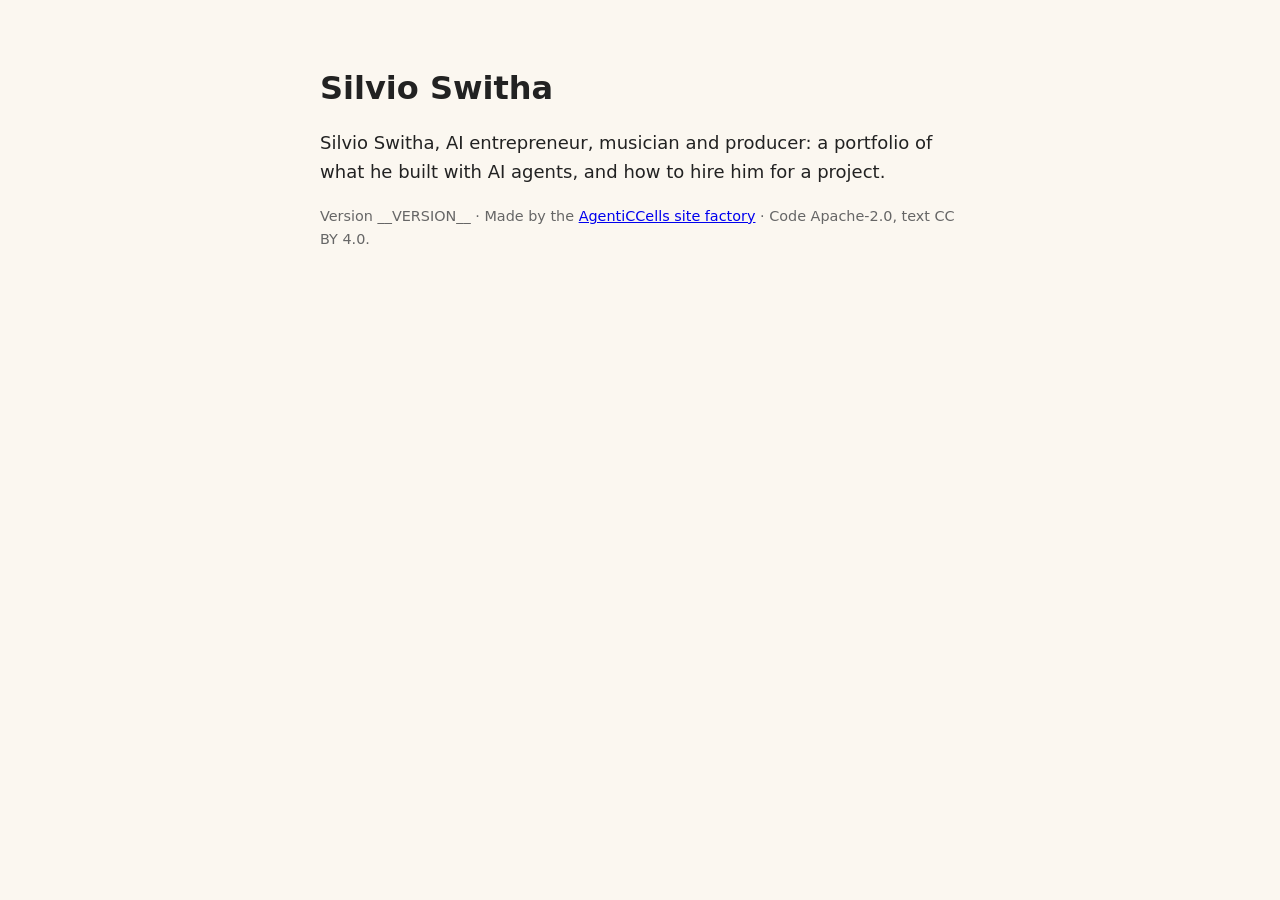
==== src/index.html @ 66c22162 "Seed from AgentiCCells__Site__Template (factory request 2026-11-16__silvio-switha) Agent: factory-ap" ====
<!doctype html>
<html lang="en-GB">
<head>
<meta charset="utf-8">
<meta name="viewport" content="width=device-width,initial-scale=1">
<title>Silvio Switha</title>
<meta name="description" content="Silvio Switha, AI entrepreneur, musician and producer: a portfolio of what he built with AI agents, and how to hire him for a project.">
<style>body{margin:0;font:18px/1.6 system-ui,-apple-system,"Segoe UI",sans-serif;background:#fbf7f0;color:#222}main{max-width:40rem;margin:0 auto;padding:3rem 1rem}h1{font-size:2rem;line-height:1.2}.muted{color:#666;font-size:.9rem}@media(prefers-color-scheme:dark){body{background:#17140f;color:#eee}.muted{color:#aaa}}</style>
</head>
<body>
<main>
<h1>Silvio Switha</h1>
<p>Silvio Switha, AI entrepreneur, musician and producer: a portfolio of what he built with AI agents, and how to hire him for a project.</p>
<p class="muted">Version __VERSION__ · Made by the <a href="https://github.com/AgentiCCells/AgentiCCells__Site__Factory">AgentiCCells site factory</a> · Code Apache-2.0, text CC BY 4.0.</p>
</main>
</body>
</html>
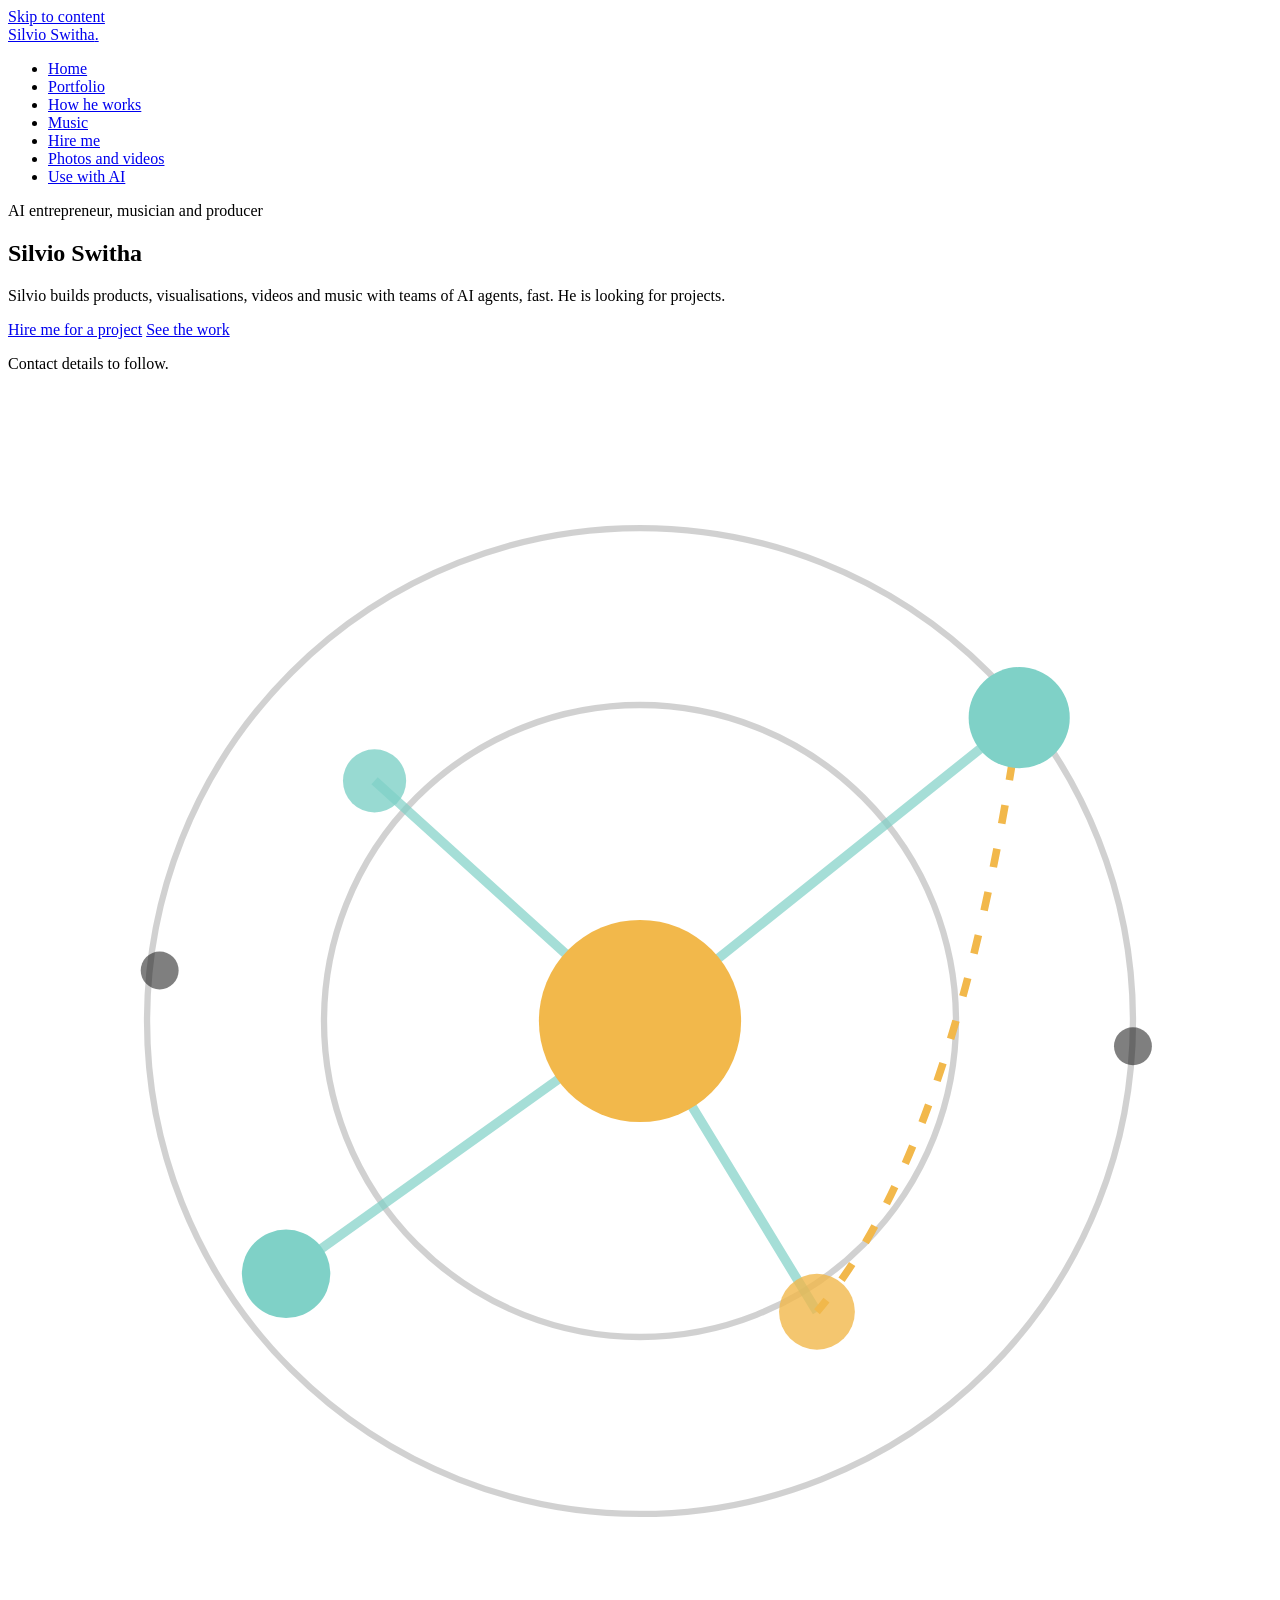
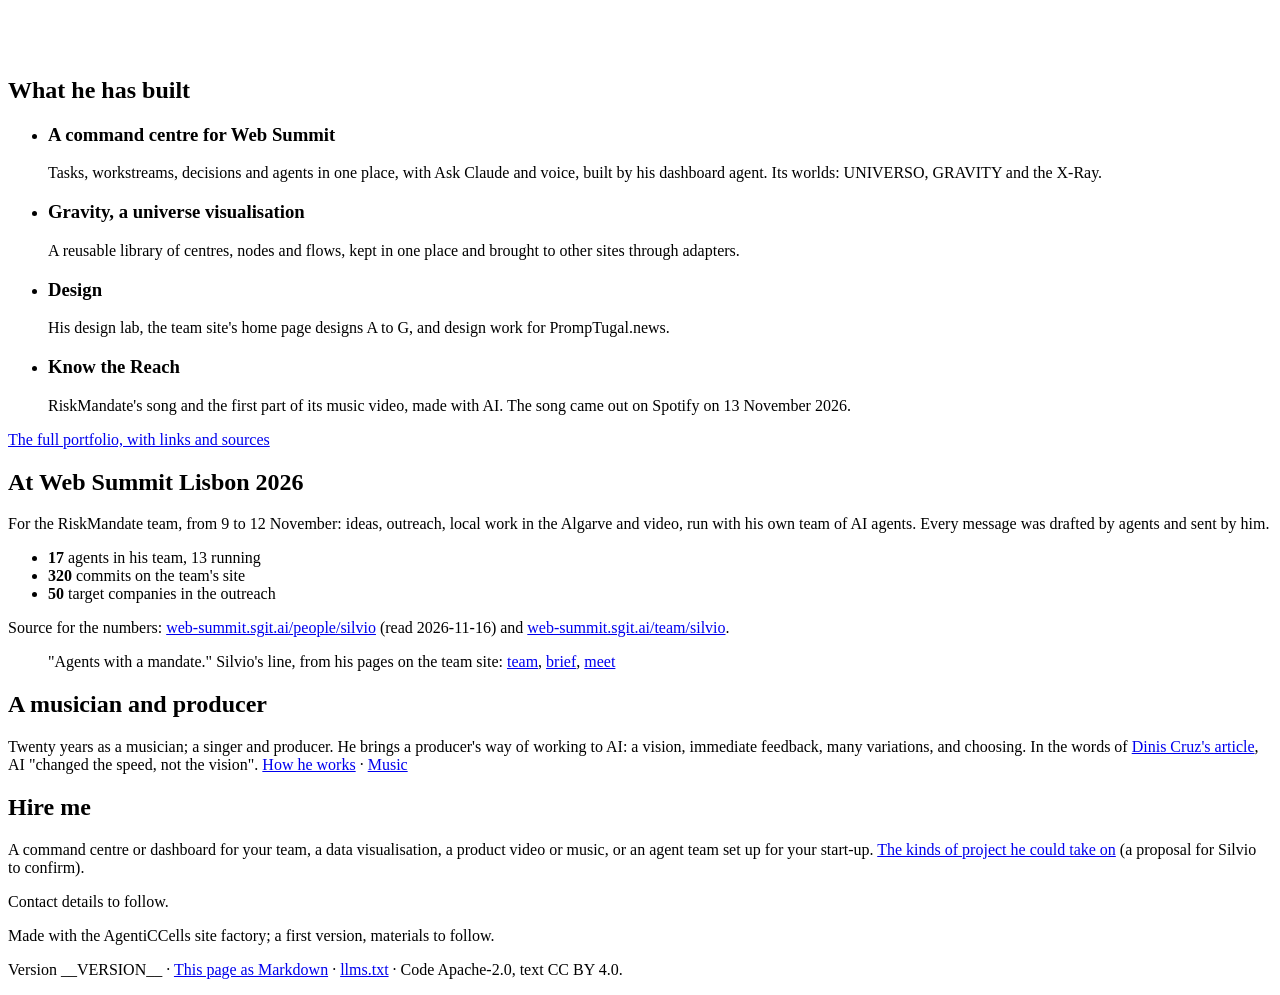
==== commit 60b057c7: "First version of the site, written by Claude Code from the factory brief Request: requests/2026-11-1" ====
--- a/src/index.html
+++ b/src/index.html
@@ -3,15 +3,85 @@
 <head>
 <meta charset="utf-8">
 <meta name="viewport" content="width=device-width,initial-scale=1">
-<title>Silvio Switha</title>
-<meta name="description" content="Silvio Switha, AI entrepreneur, musician and producer: a portfolio of what he built with AI agents, and how to hire him for a project.">
-<style>body{margin:0;font:18px/1.6 system-ui,-apple-system,"Segoe UI",sans-serif;background:#fbf7f0;color:#222}main{max-width:40rem;margin:0 auto;padding:3rem 1rem}h1{font-size:2rem;line-height:1.2}.muted{color:#666;font-size:.9rem}@media(prefers-color-scheme:dark){body{background:#17140f;color:#eee}.muted{color:#aaa}}</style>
+<title>Silvio Switha: AI entrepreneur, musician and producer</title>
+<meta name="description" content="Silvio Switha, AI entrepreneur, musician and producer: he builds products, visualisations, videos and music with teams of AI agents, and is looking for projects.">
+<link rel="stylesheet" href="/style.css">
+<link rel="alternate" type="text/markdown" href="/index.md">
 </head>
 <body>
-<main>
+<a class="skip" href="#main">Skip to content</a>
+<header class="site"><div class="inner">
+<a class="brand" href="/">Silvio Switha<span class="dot">.</span></a>
+<nav aria-label="Main"><ul>
+<li><a href="/" aria-current="page">Home</a></li>
+<li><a href="/portfolio/">Portfolio</a></li>
+<li><a href="/how-he-works/">How he works</a></li>
+<li><a href="/music/">Music</a></li>
+<li><a href="/hire/">Hire me</a></li>
+<li><a href="/photos-and-videos/">Photos and videos</a></li>
+<li><a href="/agents/">Use with AI</a></li>
+</ul></nav>
+</div></header>
+
+<main id="main">
+<section class="hero">
+<div>
+<p class="kicker">AI entrepreneur, musician and producer</p>
 <h1>Silvio Switha</h1>
-<p>Silvio Switha, AI entrepreneur, musician and producer: a portfolio of what he built with AI agents, and how to hire him for a project.</p>
-<p class="muted">Version __VERSION__ · Made by the <a href="https://github.com/AgentiCCells/AgentiCCells__Site__Factory">AgentiCCells site factory</a> · Code Apache-2.0, text CC BY 4.0.</p>
+<p class="lead">Silvio builds products, visualisations, videos and music with teams of AI agents, fast. He is looking for projects.</p>
+<p>
+<a class="button" href="/hire/">Hire me for a project</a>
+<a class="button ghost" href="/portfolio/">See the work</a>
+</p>
+<p class="muted small">Contact details to follow.</p>
+</div>
+<svg viewBox="0 0 200 200" role="img" aria-labelledby="orbit-title">
+<title id="orbit-title">A drawing of a small universe: a centre with nodes in orbit and flows between them</title>
+<circle cx="100" cy="100" r="78" fill="none" stroke="currentColor" stroke-opacity=".18"/>
+<circle cx="100" cy="100" r="50" fill="none" stroke="currentColor" stroke-opacity=".18"/>
+<path d="M100 100 L160 52 M100 100 L44 140 M100 100 L128 146 M100 100 L58 62" stroke="#7fd1c7" stroke-width="1.5" stroke-opacity=".7"/>
+<path d="M160 52 Q150 120 128 146" fill="none" stroke="#f2b84b" stroke-width="1.2" stroke-dasharray="3 4"/>
+<circle cx="100" cy="100" r="16" fill="#f2b84b"/>
+<circle cx="160" cy="52" r="8" fill="#7fd1c7"/>
+<circle cx="44" cy="140" r="7" fill="#7fd1c7"/>
+<circle cx="128" cy="146" r="6" fill="#f2b84b" fill-opacity=".8"/>
+<circle cx="58" cy="62" r="5" fill="#7fd1c7" fill-opacity=".8"/>
+<circle cx="178" cy="104" r="3" fill="currentColor" fill-opacity=".5"/>
+<circle cx="24" cy="92" r="3" fill="currentColor" fill-opacity=".5"/>
+</svg>
+</section>
+
+<h2>What he has built</h2>
+<ul class="cards">
+<li class="card"><h3>A command centre for Web Summit</h3><p>Tasks, workstreams, decisions and agents in one place, with Ask Claude and voice, built by his dashboard agent. Its worlds: UNIVERSO, GRAVITY and the X-Ray.</p></li>
+<li class="card"><h3>Gravity, a universe visualisation</h3><p>A reusable library of centres, nodes and flows, kept in one place and brought to other sites through adapters.</p></li>
+<li class="card"><h3>Design</h3><p>His design lab, the team site's home page designs A to G, and design work for PrompTugal.news.</p></li>
+<li class="card"><h3>Know the Reach</h3><p>RiskMandate's song and the first part of its music video, made with AI. The song came out on Spotify on 13 November 2026.</p></li>
+</ul>
+<p><a href="/portfolio/">The full portfolio, with links and sources</a></p>
+
+<h2>At Web Summit Lisbon 2026</h2>
+<p>For the RiskMandate team, from 9 to 12 November: ideas, outreach, local work in the Algarve and video, run with his own team of AI agents. Every message was drafted by agents and sent by him.</p>
+<ul class="facts">
+<li><strong>17</strong> agents in his team, 13 running</li>
+<li><strong>320</strong> commits on the team's site</li>
+<li><strong>50</strong> target companies in the outreach</li>
+</ul>
+<p class="muted small">Source for the numbers: <a href="https://web-summit.sgit.ai/people/silvio/index.md">web-summit.sgit.ai/people/silvio</a> (read 2026-11-16) and <a href="https://web-summit.sgit.ai/team/silvio/index.md">web-summit.sgit.ai/team/silvio</a>.</p>
+
+<blockquote>"Agents with a mandate." <span class="muted small">Silvio's line, from his pages on the team site: <a href="https://web-summit.sgit.ai/team/silvio/index.md">team</a>, <a href="https://web-summit.sgit.ai/brief-silvio/index.md">brief</a>, <a href="https://web-summit.sgit.ai/meet/silvio/index.md">meet</a></span></blockquote>
+
+<h2>A musician and producer</h2>
+<p>Twenty years as a musician; a singer and producer. He brings a producer's way of working to AI: a vision, immediate feedback, many variations, and choosing. In the words of <a href="https://newsroom.sgit.ai/articles/every-hour-is-twenty-years.md">Dinis Cruz's article</a>, AI "changed the speed, not the vision". <a href="/how-he-works/">How he works</a> · <a href="/music/">Music</a></p>
+
+<h2>Hire me</h2>
+<p>A command centre or dashboard for your team, a data visualisation, a product video or music, or an agent team set up for your start-up. <a href="/hire/">The kinds of project he could take on</a> (a proposal for Silvio to confirm).</p>
+<p class="placeholder">Contact details to follow.</p>
 </main>
+
+<footer class="site"><div class="inner">
+<p>Made with the AgentiCCells site factory; a first version, materials to follow.</p>
+<p>Version __VERSION__ · <a href="/index.md">This page as Markdown</a> · <a href="/llms.txt">llms.txt</a> · Code Apache-2.0, text CC BY 4.0.</p>
+</div></footer>
 </body>
 </html>
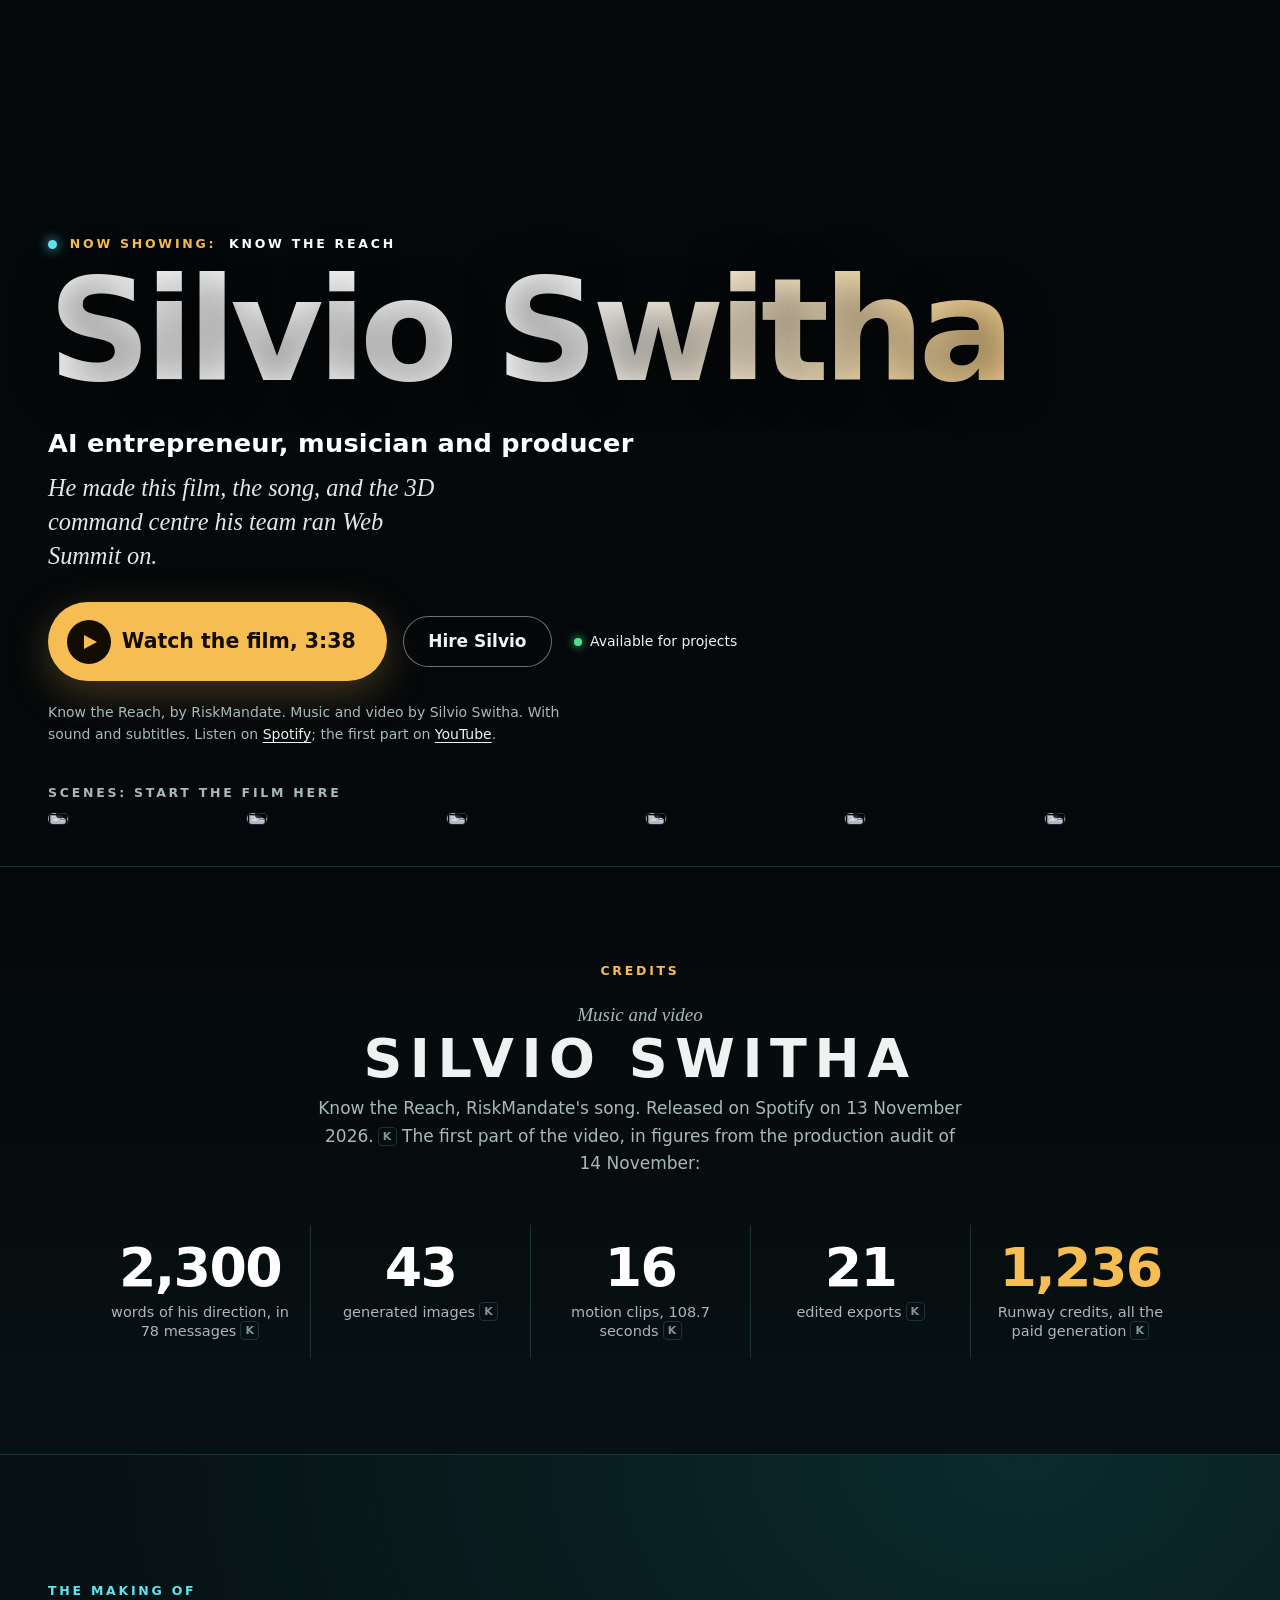
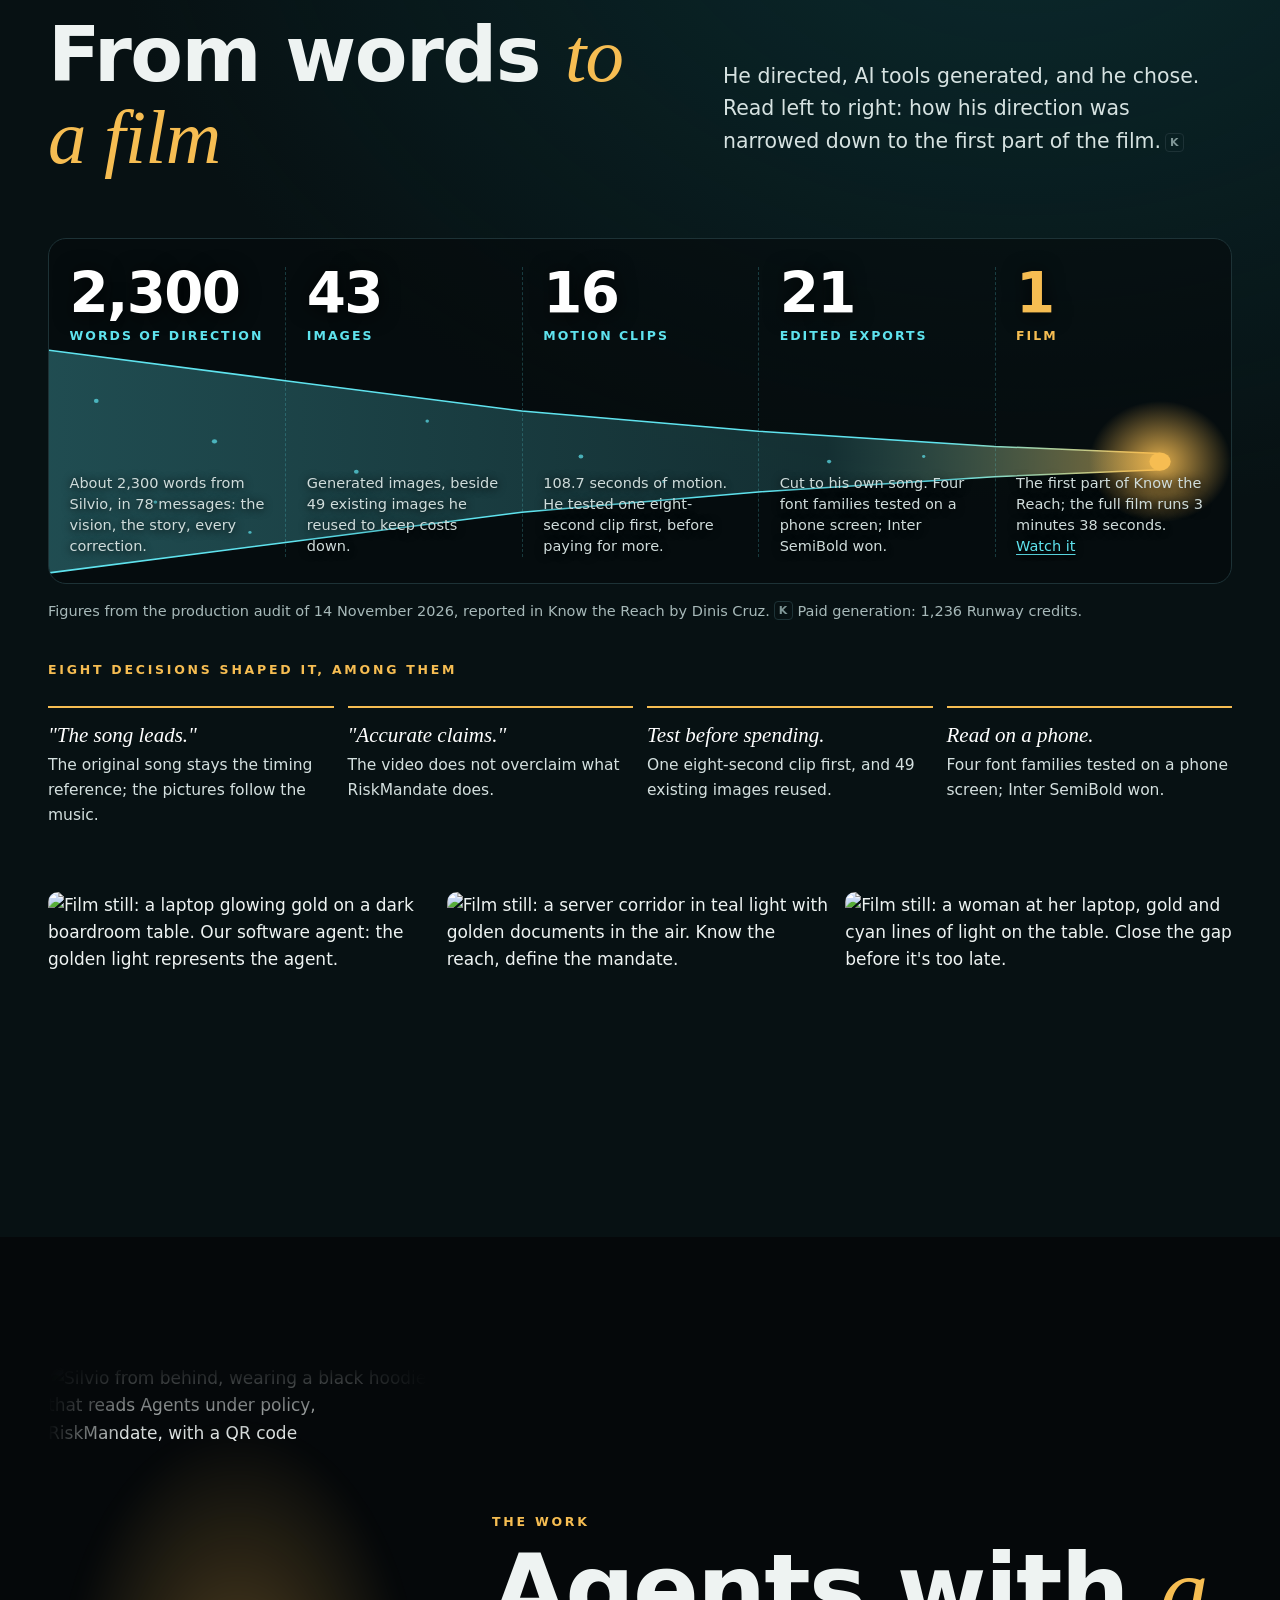
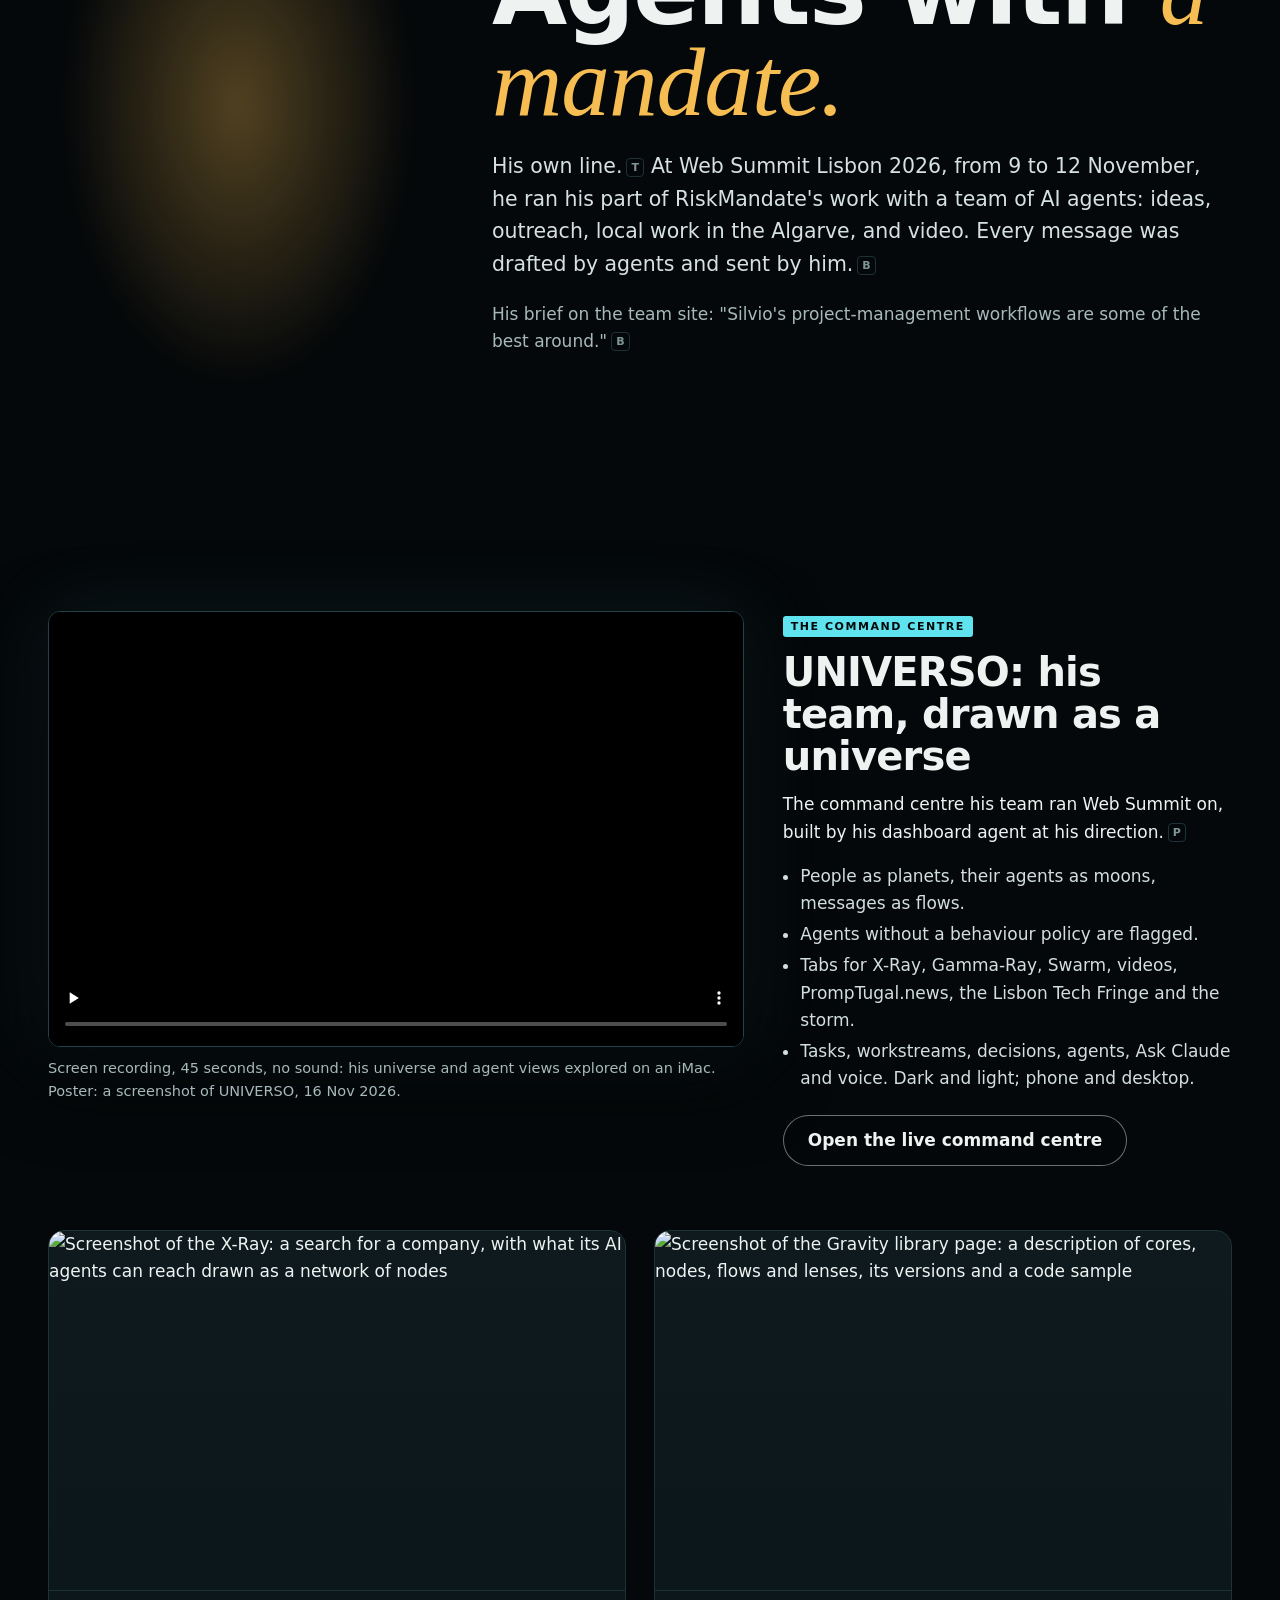
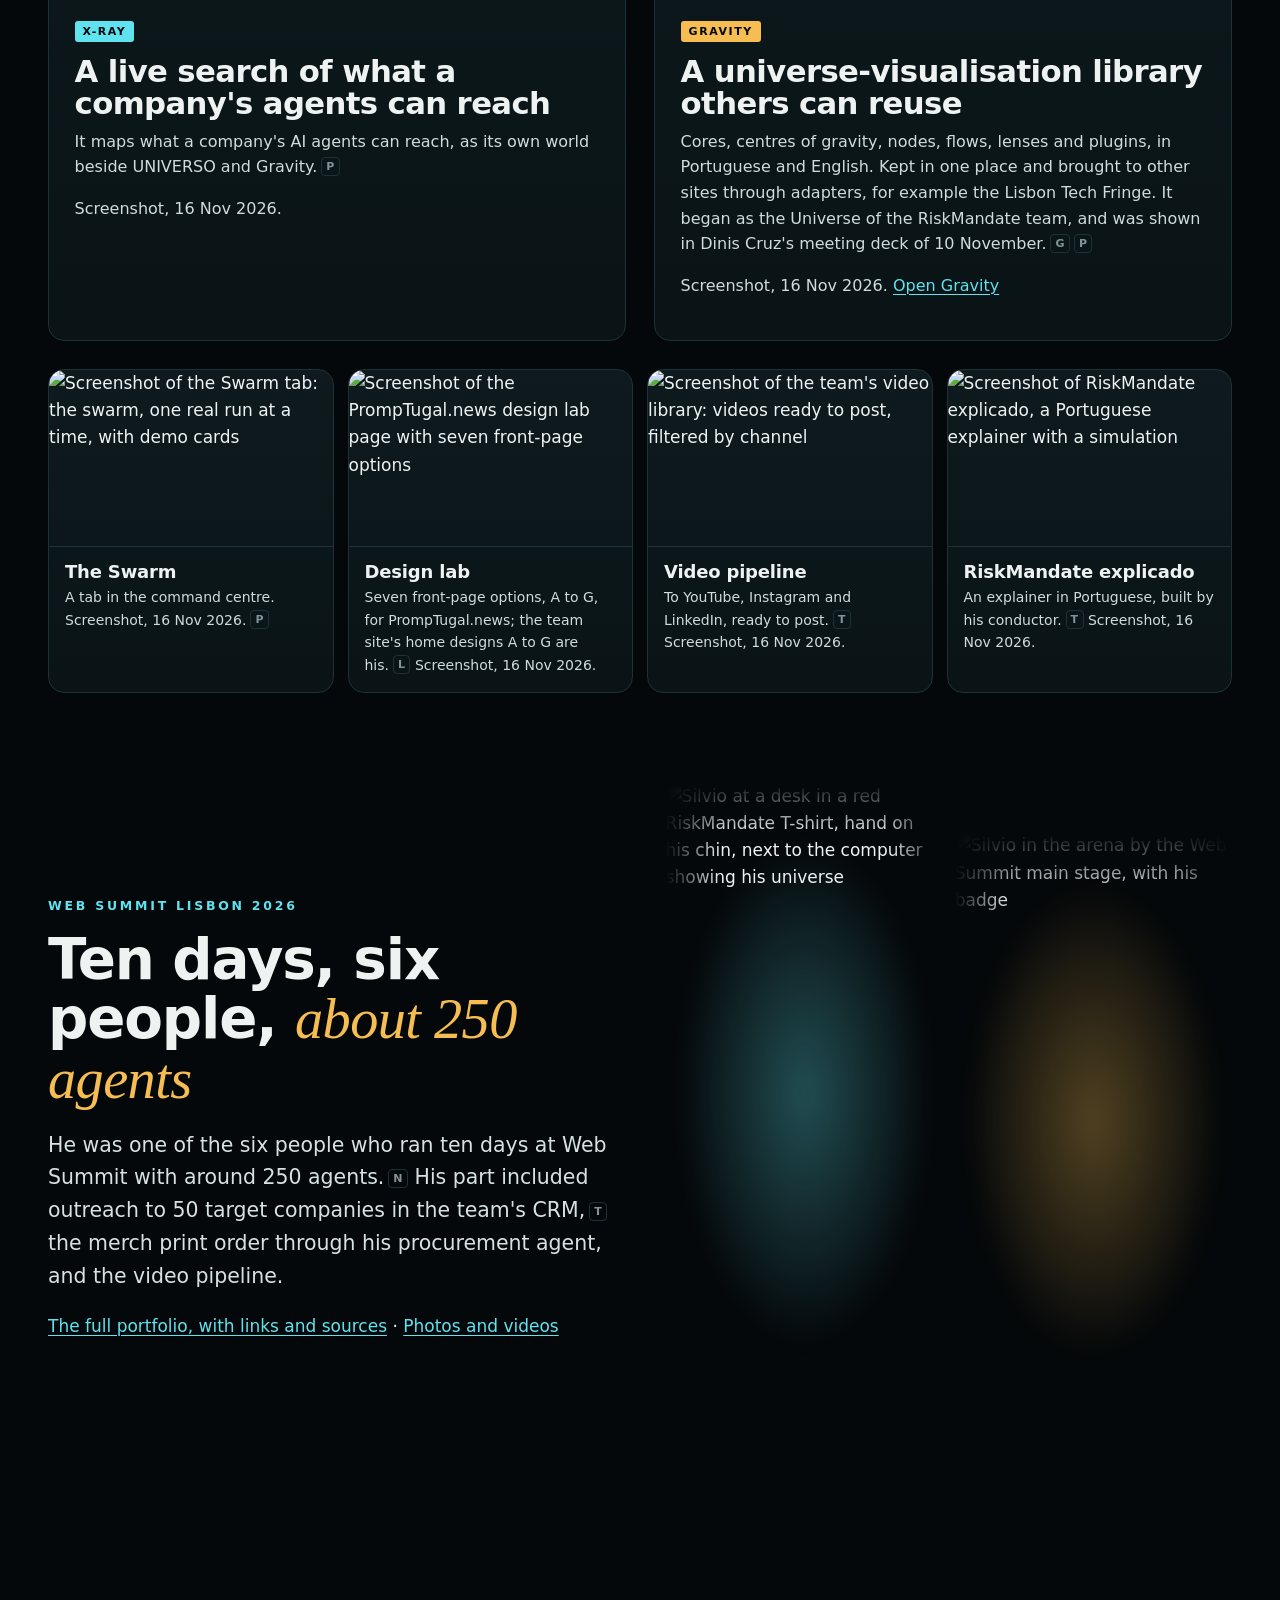
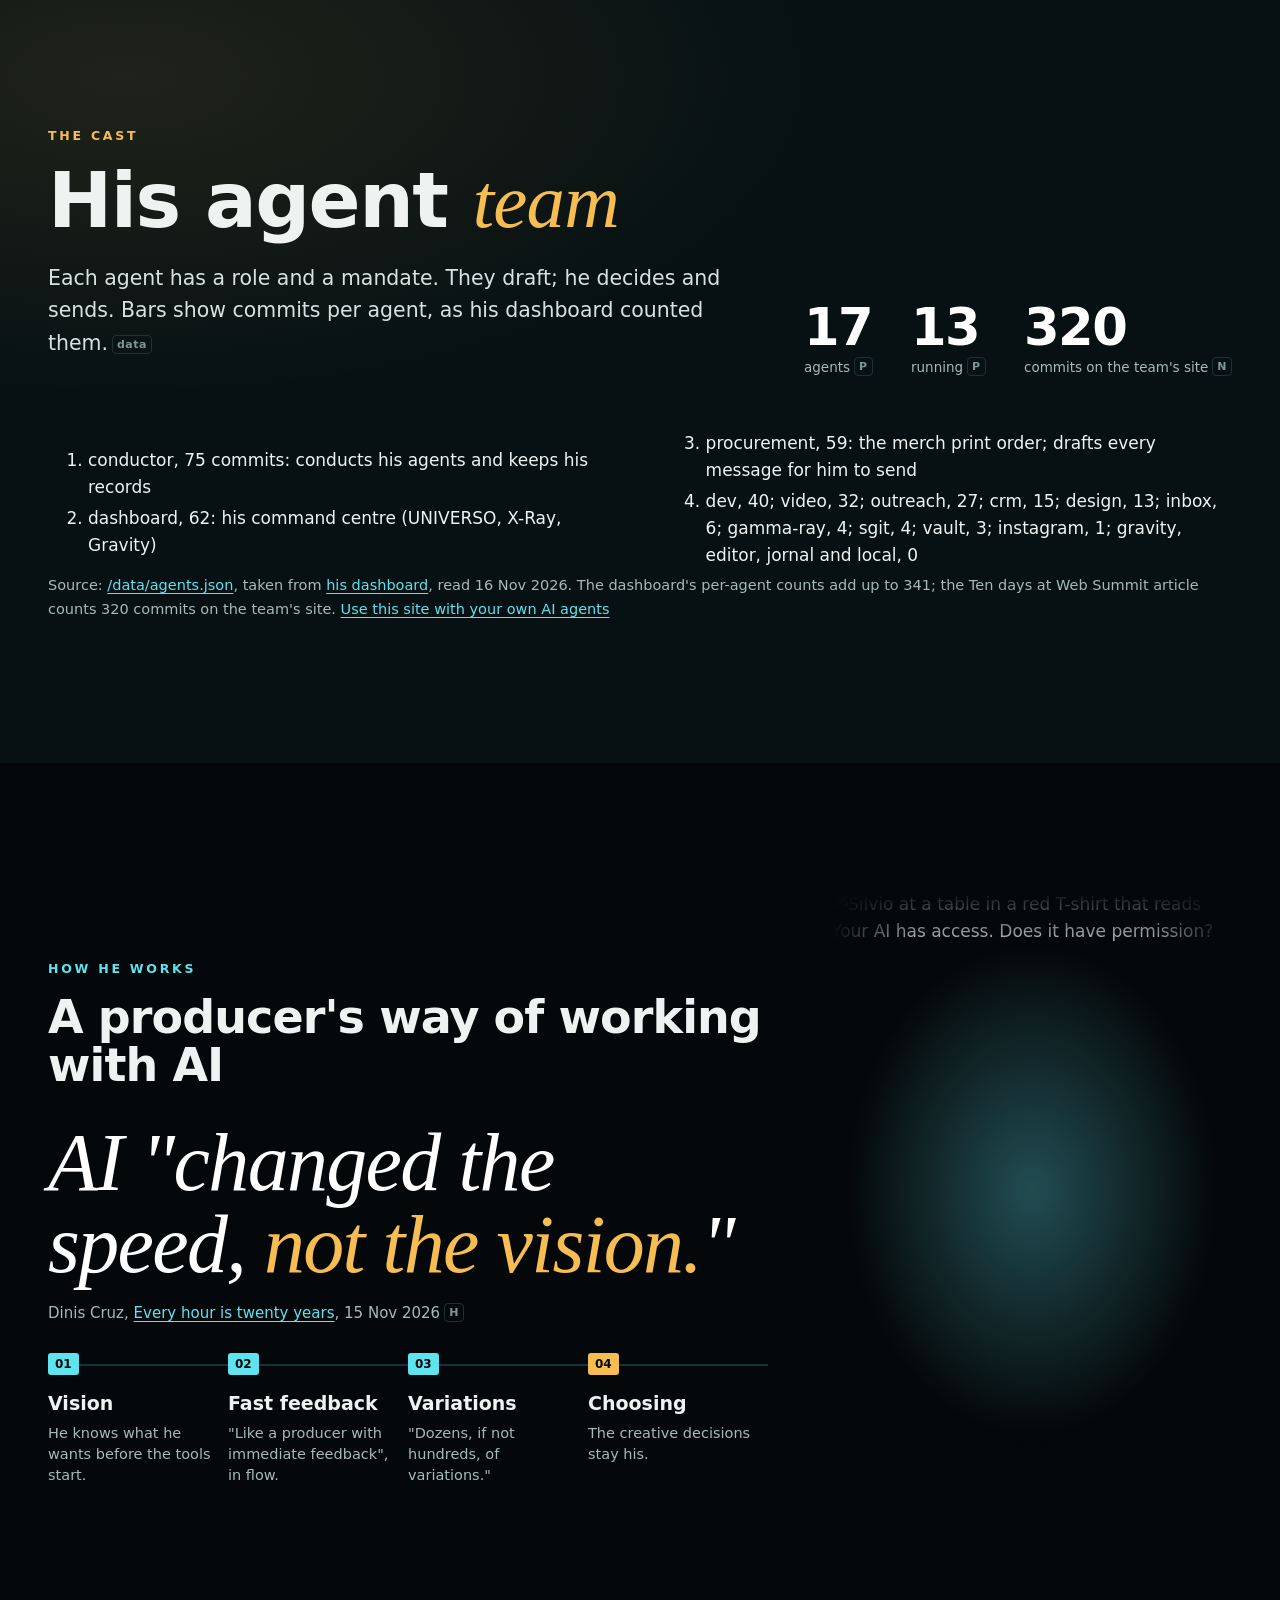
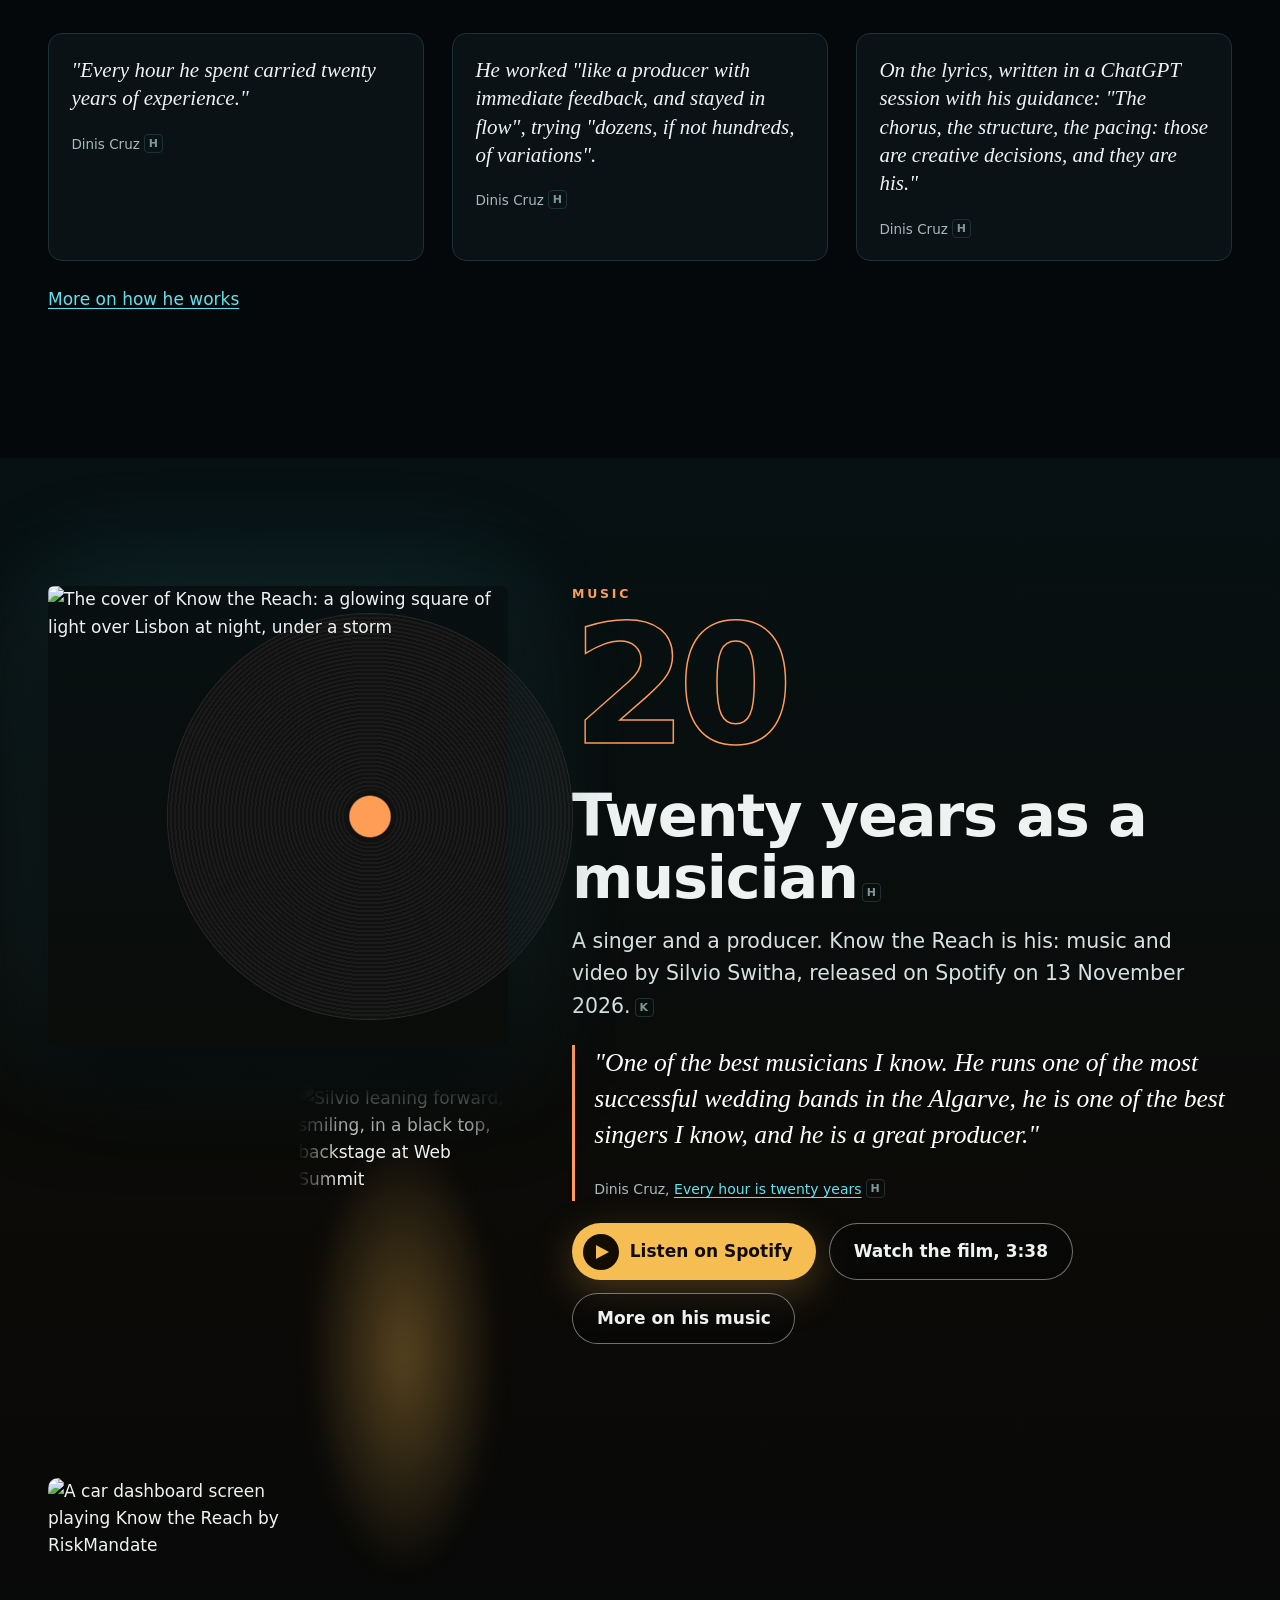
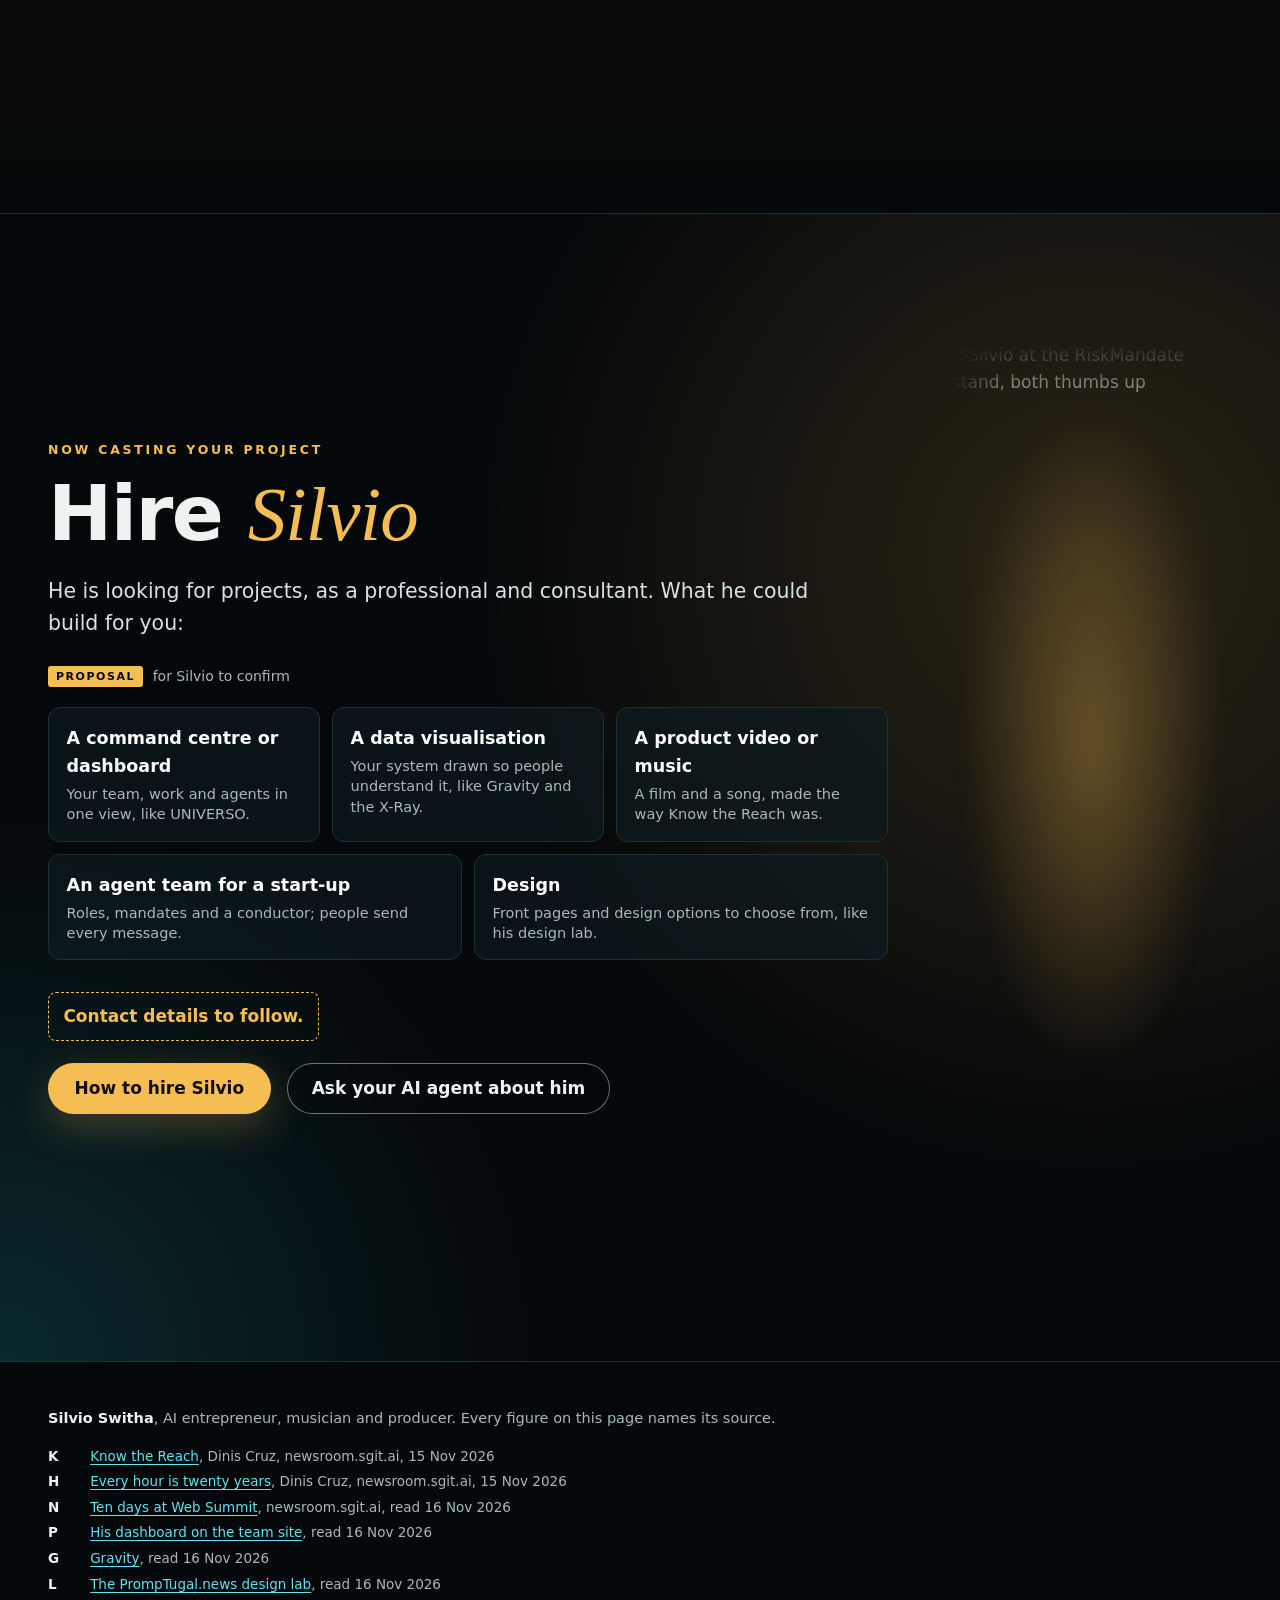
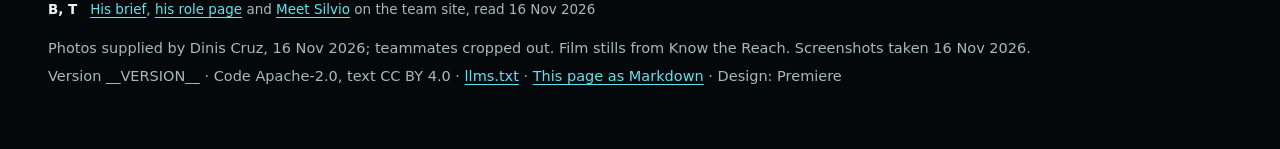
==== commit bfb6f8c2: "Premiere: the new home page, the film first Built by design.premiere@AgentiCCells.dinis from the sha" ====
--- a/src/index.html
+++ b/src/index.html
@@ -4,84 +4,657 @@
 <meta charset="utf-8">
 <meta name="viewport" content="width=device-width,initial-scale=1">
 <title>Silvio Switha: AI entrepreneur, musician and producer</title>
-<meta name="description" content="Silvio Switha, AI entrepreneur, musician and producer: he builds products, visualisations, videos and music with teams of AI agents, and is looking for projects.">
-<link rel="stylesheet" href="/style.css">
+<meta name="description" content="Silvio Switha, AI entrepreneur, musician and producer. He made the film Know the Reach, its song, and the 3D command centre his team ran Web Summit on. He is looking for projects.">
+<meta name="theme-color" content="#05080a">
 <link rel="alternate" type="text/markdown" href="/index.md">
+<link rel="stylesheet" href="/assets/chrome.css">
+<script src="/assets/chrome.js" data-slug="premiere" defer></script>
+<!-- Design "Premiere" by design.premiere@AgentiCCells.dinis, 2026-11-16. Code Apache-2.0, text CC BY 4.0. -->
+<style>
+:root{
+  --ink:#05080a;--ink2:#0a1215;--panel:#0e1a1e;--line:#1d3236;
+  --text:#eef3f2;--muted:#a7b9b9;--dim:#7f9696;
+  --teal:#0f4a4f;--cyan:#5fe3ee;--gold:#f6bd52;--amber:#ff9d57;
+  --sans:system-ui,-apple-system,"Segoe UI",Roboto,"Helvetica Neue",Arial,sans-serif;
+  --serif:Georgia,"Iowan Old Style","Times New Roman",serif;
+  --wrap:min(1200px,100% - 2*clamp(16px,4vw,48px));
+}
+*{box-sizing:border-box}
+html{scroll-behavior:smooth;-webkit-text-size-adjust:100%}
+body{margin:0;background:var(--ink);color:var(--text);font:17px/1.6 var(--sans);overflow-x:hidden}
+img,video,svg{max-width:100%;display:block}
+img{height:auto}
+a{color:var(--cyan);text-underline-offset:3px;text-decoration-thickness:1px}
+a:hover{color:#fff}
+:focus-visible{outline:3px solid var(--gold);outline-offset:3px;border-radius:4px}
+h1,h2,h3{line-height:1.05;margin:0;font-weight:800;letter-spacing:-.02em}
+p{margin:0 0 1em}
+.wrap{width:var(--wrap);margin-inline:auto}
+.skip{position:absolute;left:-999px;top:0;background:var(--gold);color:#000;padding:.6rem 1rem;z-index:3000}
+.skip:focus{left:16px;top:16px}
+.eyebrow{font:700 12.5px/1.3 var(--sans);letter-spacing:.22em;text-transform:uppercase;color:var(--gold);margin:0 0 1rem}
+.eyebrow.c{color:var(--cyan)}
+.src{font:600 11px/1 var(--sans);letter-spacing:.04em;color:var(--dim);text-decoration:none;border:1px solid var(--line);border-radius:4px;padding:2px 4px;margin-left:4px;white-space:nowrap;vertical-align:2px}
+.src:hover{color:var(--gold);border-color:var(--gold)}
+.lead{font-size:clamp(18px,1.6vw,21px);color:#d6e2e1;max-width:62ch}
+.muted{color:var(--muted)}
+.small{font-size:14.5px}
+.tag{display:inline-block;font:700 11px/1 var(--sans);letter-spacing:.14em;text-transform:uppercase;color:var(--ink);background:var(--gold);padding:5px 8px;border-radius:3px}
+.tag.c{background:var(--cyan)}
+section{position:relative}
+.sec{padding:clamp(72px,10vw,140px) 0}
+.h2{font-size:clamp(38px,6vw,84px)}
+.h2 em{font-family:var(--serif);font-weight:400;font-style:italic;letter-spacing:-.01em;color:var(--gold)}
+
+/* Buttons */
+.btn{display:inline-flex;align-items:center;gap:.7rem;font:700 17px/1 var(--sans);text-decoration:none;border-radius:999px;padding:1rem 1.5rem;border:1.5px solid transparent;cursor:pointer;transition:transform .15s,background .15s,box-shadow .15s}
+.btn-play{background:var(--gold);color:#120c02;font-size:clamp(18px,1.6vw,21px);padding:1.05rem 1.9rem 1.05rem 1.1rem;box-shadow:0 12px 40px rgba(246,189,82,.25)}
+.btn-play:hover{color:#120c02;transform:translateY(-2px);box-shadow:0 0 0 8px rgba(246,189,82,.16),0 16px 50px rgba(246,189,82,.35)}
+.btn-play .pi{width:44px;height:44px;border-radius:50%;background:#120c02;display:grid;place-items:center;flex:none}
+.btn-play .pi svg{width:16px;height:16px;fill:var(--gold);margin-left:3px}
+.btn-ghost{color:var(--text);border-color:rgba(238,243,242,.45);background:rgba(5,8,10,.35);backdrop-filter:blur(6px)}
+.btn-ghost:hover{border-color:var(--text);color:#fff}
+
+/* Hero */
+.hero{position:relative;min-height:calc(100svh - 34px);max-height:980px;display:flex;flex-direction:column;justify-content:flex-end;overflow:hidden;isolation:isolate}
+.hero-media{position:absolute;inset:0;z-index:-2}
+.hero-media video{width:100%;height:100%;object-fit:cover}
+.hero::before{content:"";position:absolute;inset:0;z-index:-1;background:
+  linear-gradient(90deg,rgba(5,8,10,.92) 0%,rgba(5,8,10,.72) 38%,rgba(5,8,10,.18) 70%,rgba(5,8,10,.35) 100%),
+  linear-gradient(0deg,var(--ink) 0%,rgba(5,8,10,.9) 30%,rgba(5,8,10,.35) 55%,rgba(5,8,10,0) 72%),
+  linear-gradient(180deg,rgba(5,8,10,.6) 0%,rgba(5,8,10,0) 18%)}
+.hero-in{padding:clamp(48px,9vh,110px) 0 28px}
+.hero .eyebrow{display:flex;gap:.8rem;align-items:center;flex-wrap:wrap}
+.hero .eyebrow .dotlive{width:9px;height:9px;border-radius:50%;background:var(--cyan);box-shadow:0 0 12px var(--cyan)}
+.hero h1{font-size:clamp(58px,11.2vw,168px);letter-spacing:-.045em;line-height:.86;margin:0 0 .25em;text-shadow:0 4px 40px rgba(0,0,0,.5)}
+.hero h1 span{display:block;background:linear-gradient(92deg,#fff 0%,#fff 45%,var(--gold) 100%);-webkit-background-clip:text;background-clip:text;color:transparent}
+.hero .role{font:600 clamp(18px,2vw,26px)/1.25 var(--sans);letter-spacing:.01em;margin:0 0 .7rem;color:#fff}
+.hero .line{font:400 italic clamp(19px,1.9vw,25px)/1.4 var(--serif);color:#dfe9e8;max-width:34ch;margin:0 0 1.8rem}
+.hero-cta{display:flex;flex-wrap:wrap;gap:1rem;align-items:center;margin-bottom:1.2rem}
+.credit{font-size:14px;color:var(--muted);max-width:60ch}
+.credit a{color:var(--text)}
+.avail{display:inline-flex;align-items:center;gap:.5rem;font-size:14px;color:var(--text);margin-left:.4rem}
+.avail::before{content:"";width:8px;height:8px;border-radius:50%;background:#53e08d;box-shadow:0 0 10px #53e08d}
+.loop-toggle{position:absolute;right:clamp(16px,3vw,32px);top:clamp(16px,3vw,28px);font:600 13px/1 var(--sans);color:var(--text);background:rgba(5,8,10,.55);border:1px solid rgba(238,243,242,.35);border-radius:999px;padding:.55rem .9rem;cursor:pointer}
+.scenes{padding:0 0 clamp(20px,4vh,40px)}
+.scenes h2{font:700 12.5px/1 var(--sans);letter-spacing:.22em;text-transform:uppercase;color:var(--muted);margin-bottom:.8rem}
+.scenes ol{list-style:none;margin:0;padding:0 0 6px;display:grid;grid-template-columns:repeat(6,minmax(150px,1fr));gap:12px;overflow-x:auto;scrollbar-width:thin}
+.scenes button{all:unset;cursor:pointer;display:block;position:relative;border-radius:8px;overflow:hidden;box-shadow:0 0 0 1px rgba(255,255,255,.12)}
+.scenes button:focus-visible{outline:3px solid var(--gold);outline-offset:-3px}
+.scenes img{aspect-ratio:16/9;object-fit:cover;width:100%;transition:transform .3s,filter .3s;filter:saturate(.9) brightness(.85)}
+.scenes button:hover img{transform:scale(1.05);filter:none}
+.scenes .t{position:absolute;left:8px;bottom:6px;font:700 12px/1 var(--sans);background:rgba(5,8,10,.8);padding:4px 6px;border-radius:3px;color:#fff}
+
+/* Credits */
+.credits{background:linear-gradient(180deg,var(--ink) 0%,#071113 100%);border-top:1px solid var(--line);border-bottom:1px solid var(--line);padding:clamp(56px,8vw,96px) 0;text-align:center}
+.credits .who{font:400 italic clamp(16px,1.6vw,19px)/1 var(--serif);color:var(--muted);margin:0 0 .5rem}
+.credits .name{font:800 clamp(30px,4.4vw,54px)/1 var(--sans);letter-spacing:.14em;text-transform:uppercase;margin:0 0 .6rem}
+.credits .song{color:var(--muted);margin:0 auto 3rem;max-width:60ch}
+.stats{list-style:none;margin:0 auto;padding:0;display:grid;grid-template-columns:repeat(5,1fr);max-width:1100px}
+.stats li{padding:1rem .8rem;border-left:1px solid var(--line)}
+.stats li:first-child{border-left:0}
+.stats b{display:block;font:800 clamp(34px,4.2vw,58px)/1 var(--sans);letter-spacing:-.03em;color:#fff;font-variant-numeric:tabular-nums}
+.stats li:nth-child(5) b{color:var(--gold)}
+.stats span{display:block;font-size:14.5px;color:var(--muted);margin-top:.5rem;line-height:1.35}
+
+/* Making of: funnel */
+.making{background:radial-gradient(120% 80% at 80% 0%,rgba(15,74,79,.45),transparent 60%),#071113}
+.making-head{display:grid;grid-template-columns:1.2fr 1fr;gap:clamp(24px,5vw,64px);align-items:end;margin-bottom:clamp(36px,5vw,60px)}
+.funnel{position:relative;border:1px solid var(--line);border-radius:18px;background:rgba(5,8,10,.55);padding:28px 0 26px;overflow:hidden}
+.funnel svg.beam{position:absolute;inset:0;width:100%;height:100%;pointer-events:none}
+.stages{position:relative;list-style:none;margin:0;padding:0;display:grid;grid-template-columns:repeat(5,1fr)}
+.stages li{padding:0 clamp(12px,1.6vw,22px);min-height:290px;display:flex;flex-direction:column;justify-content:space-between;border-left:1px dashed rgba(95,227,238,.22)}
+.stages li:first-child{border-left:0}
+.stages .n{font:800 clamp(36px,4.4vw,62px)/.95 var(--sans);letter-spacing:-.03em;color:#fff;font-variant-numeric:tabular-nums;text-shadow:0 2px 20px rgba(0,0,0,.8)}
+.stages .u{display:block;font:700 12.5px/1.2 var(--sans);letter-spacing:.16em;text-transform:uppercase;color:var(--cyan);margin-top:.4rem}
+.stages li:last-child .n,.stages li:last-child .u{color:var(--gold)}
+.stages p{font-size:14.5px;color:#cfdcdb;margin:0;line-height:1.45;text-shadow:0 1px 8px #000}
+.decisions{display:grid;grid-template-columns:repeat(auto-fit,minmax(220px,1fr));gap:14px;margin:28px 0 0;padding:0;list-style:none}
+.decisions li{border-top:2px solid var(--gold);padding:.9rem 0 0;font-size:15.5px;color:#d4e0df}
+.decisions b{display:block;font:400 italic 21px/1.2 var(--serif);color:#fff;margin-bottom:.35rem}
+.reel{display:grid;grid-template-columns:repeat(3,1fr);gap:12px;margin:clamp(40px,5vw,64px) 0 0;padding:0;list-style:none}
+.reel img{border-radius:10px;aspect-ratio:16/9;object-fit:cover;width:100%}
+
+/* Cut-out photos */
+.cut{position:relative;margin:0}
+.cut img{width:100%;height:auto;--m1:linear-gradient(180deg,transparent 0,#000 10%,#000 58%,transparent 96%);--m2:linear-gradient(90deg,transparent 0,#000 20%,#000 80%,transparent 100%);-webkit-mask-image:var(--m1),var(--m2);-webkit-mask-composite:source-in;mask-image:var(--m1),var(--m2);mask-composite:intersect}
+.cut::before{content:"";position:absolute;inset:8% 4% 18%;z-index:-1;border-radius:50%;background:radial-gradient(closest-side,rgba(95,227,238,.32),transparent);filter:blur(10px)}
+.cut.gold::before{background:radial-gradient(closest-side,rgba(246,189,82,.32),transparent)}
+
+/* Work */
+.opener{display:grid;grid-template-columns:minmax(220px,380px) 1fr;gap:clamp(24px,5vw,80px);align-items:center;margin-bottom:clamp(48px,7vw,96px);isolation:isolate}
+.opener .h2{font-size:clamp(46px,7.6vw,112px);line-height:.92}
+.universo{display:grid;grid-template-columns:1.55fr 1fr;gap:clamp(20px,3vw,40px);align-items:start}
+.screen{border-radius:12px;overflow:hidden;border:1px solid #23414a;box-shadow:0 30px 80px rgba(0,0,0,.55),0 0 80px rgba(95,227,238,.10)}
+.screen video{width:100%;aspect-ratio:16/10;object-fit:cover;background:#000}
+.uni-text h3{font-size:clamp(28px,3.2vw,40px);margin:.8rem 0 .9rem}
+.uni-text ul{padding-left:1.1rem;margin:0 0 1.4rem;color:#d2dfde}
+.uni-text li{margin:.25rem 0}
+.pair{display:grid;grid-template-columns:1fr 1fr;gap:clamp(16px,2.4vw,28px);margin-top:clamp(40px,5vw,64px)}
+.card{background:linear-gradient(180deg,var(--panel),#0a1417);border:1px solid var(--line);border-radius:16px;overflow:hidden;display:flex;flex-direction:column}
+.card img{aspect-ratio:16/10;object-fit:cover;object-position:top;width:100%;border-bottom:1px solid var(--line)}
+.card .body{padding:clamp(18px,2vw,26px)}
+.card h3{font-size:clamp(24px,2.4vw,32px);margin:.7rem 0 .6rem}
+.card p{color:#cfdcdb;font-size:16px}
+.more{display:grid;grid-template-columns:repeat(4,1fr);gap:14px;margin-top:clamp(16px,2.4vw,28px)}
+.more .card h3{font-size:18px;margin:.1rem 0 .3rem;letter-spacing:-.01em}
+.more .card p{font-size:14px;margin:0}
+.more .card .body{padding:14px 16px 16px}
+.ws{display:grid;grid-template-columns:1fr 1fr;gap:clamp(24px,4vw,56px);align-items:center;margin-top:clamp(56px,7vw,96px)}
+.ws .figs{display:grid;grid-template-columns:1fr 1fr;gap:12px;isolation:isolate}
+.ws .figs .cut:nth-child(2){margin-top:18%}
+
+/* Agents */
+.agents{background:radial-gradient(90% 70% at 10% 10%,rgba(246,189,82,.10),transparent 60%),#071113}
+.ag-head{display:grid;grid-template-columns:1fr auto;gap:24px;align-items:end;margin-bottom:28px}
+.kpis{display:flex;gap:clamp(18px,3vw,40px);list-style:none;margin:0;padding:0}
+.kpis b{display:block;font:800 clamp(36px,4vw,54px)/1 var(--sans);letter-spacing:-.03em;color:#fff}
+.kpis span{font-size:13.5px;color:var(--muted)}
+.legend{display:flex;flex-wrap:wrap;gap:.4rem 1.1rem;list-style:none;margin:0 0 22px;padding:0;font-size:14px;color:#d2dfde}
+.legend i{display:inline-block;width:12px;height:12px;border-radius:3px;margin-right:.45rem;vertical-align:-1px}
+.cast{columns:2 380px;column-gap:clamp(24px,4vw,56px)}
+.grp{break-inside:avoid;margin:0 0 22px}
+.grp h3{font:700 12.5px/1.2 var(--sans);letter-spacing:.18em;text-transform:uppercase;color:var(--muted);margin:0 0 8px;padding-bottom:6px;border-bottom:1px solid var(--line)}
+.ag{display:grid;grid-template-columns:7.6rem 1fr 2.4rem;gap:4px 12px;align-items:center;padding:6px 0}
+.ag .r{font-weight:700;font-size:15.5px}
+.ag .bar{height:12px;border-radius:2px;background:rgba(255,255,255,.06);position:relative;overflow:hidden}
+.ag .bar i{position:absolute;inset:0 auto 0 0;border-radius:2px}
+.ag .c{text-align:right;font:700 15px/1 var(--sans);font-variant-numeric:tabular-nums}
+.ag .d{grid-column:2/4;font-size:13.5px;color:var(--muted);line-height:1.35}
+.fallback li{margin:.2rem 0}
+
+/* How */
+.how-grid{display:grid;grid-template-columns:1fr minmax(240px,400px);gap:clamp(24px,5vw,80px);align-items:center;isolation:isolate}
+.bigq{margin:0 0 2rem}
+.bigq p{font:400 italic clamp(40px,6.4vw,92px)/1 var(--serif);letter-spacing:-.02em;margin:0 0 1rem;color:#fff}
+.bigq p em{color:var(--gold)}
+.bigq footer{font-size:15px;color:var(--muted)}
+.steps{list-style:none;margin:2.4rem 0 0;padding:0;display:grid;grid-template-columns:repeat(4,1fr);counter-reset:s}
+.steps li{position:relative;padding:1.4rem 1rem 0 0;border-top:2px solid var(--line);counter-increment:s}
+.steps li::before{content:"0" counter(s);position:absolute;top:-.8rem;left:0;font:800 12px/1 var(--sans);color:var(--ink);background:var(--cyan);padding:5px 7px;border-radius:3px}
+.steps li:last-child::before{background:var(--gold)}
+.steps b{display:block;font-size:19px;margin-bottom:.3rem}
+.steps span{font-size:14.5px;color:var(--muted);display:block;line-height:1.45}
+.quotes{display:grid;grid-template-columns:repeat(3,1fr);gap:clamp(16px,2.4vw,28px);margin-top:clamp(48px,6vw,80px)}
+.quotes blockquote{margin:0;padding:1.4rem 1.4rem 1.2rem;border:1px solid var(--line);border-radius:14px;background:rgba(14,26,30,.6)}
+.quotes p{font:400 italic 21px/1.35 var(--serif);color:#eef3f2}
+.quotes footer{font-size:13.5px;color:var(--muted)}
+
+/* Music */
+.music{background:linear-gradient(180deg,#071113,#0c0a07 60%,var(--ink));overflow:hidden}
+.music-grid{display:grid;grid-template-columns:minmax(260px,460px) 1fr;gap:clamp(28px,5vw,80px);align-items:start}
+
+.cover{position:relative;isolation:isolate}
+.cover img{position:relative;border-radius:6px;box-shadow:0 40px 90px rgba(0,0,0,.7),0 0 120px rgba(95,227,238,.18)}
+.cover .disc{position:absolute;top:6%;bottom:6%;right:-14%;aspect-ratio:1;border-radius:50%;z-index:-1;background:radial-gradient(circle,var(--amber) 0 7%,#111 7.5% 9%,transparent 9.5%),repeating-radial-gradient(circle,#111 0 2px,#1b1b1b 2px 4px);box-shadow:0 0 0 1px #2a2a2a}
+.music .big20{font:800 clamp(80px,13vw,190px)/.8 var(--sans);letter-spacing:-.06em;color:transparent;-webkit-text-stroke:1.5px var(--amber);margin:0 0 .2em}
+.music blockquote{margin:1.4rem 0;padding-left:1.2rem;border-left:3px solid var(--amber)}
+.music blockquote p{font:400 italic clamp(20px,2vw,26px)/1.4 var(--serif);color:#fff}
+.music blockquote footer{font-size:14px;color:var(--muted)}
+.listen{display:flex;flex-wrap:wrap;gap:.8rem;margin-top:1.4rem}
+.music .car{display:grid;grid-template-columns:1.5fr 1fr;gap:0;margin-top:2.4rem;isolation:isolate;align-items:end;max-width:600px}
+.music .car .cut{margin-left:-14%;z-index:1}
+.music .car img.rd{border-radius:10px;aspect-ratio:4/3;object-fit:cover;width:100%}
+
+/* Contact */
+.contact{background:radial-gradient(80% 90% at 85% 30%,rgba(246,189,82,.16),transparent 60%),radial-gradient(70% 80% at 0% 100%,rgba(15,74,79,.5),transparent 60%),var(--ink);border-top:1px solid var(--line)}
+.hire{display:grid;grid-template-columns:1fr minmax(200px,280px);gap:clamp(24px,5vw,72px);align-items:center;isolation:isolate}
+.offers{list-style:none;margin:1.2rem 0 2rem;padding:0;display:grid;grid-template-columns:repeat(6,1fr);gap:12px}
+.offers li{grid-column:span 2}.offers li:nth-child(n+4){grid-column:span 3}
+.offers li{border:1px solid var(--line);background:rgba(14,26,30,.7);border-radius:12px;padding:1rem 1.1rem}
+.offers b{display:block;font-size:17.5px;margin-bottom:.25rem;color:#fff}
+.offers span{font-size:14.5px;color:var(--muted);display:block;line-height:1.4}
+.proposal{display:inline-flex;gap:.6rem;align-items:center;font-size:14px;color:var(--muted);margin:0}
+.pending{display:inline-block;padding:.6rem .9rem;border:1px dashed var(--gold);border-radius:8px;color:var(--gold);font-weight:600}
+
+/* Footer */
+.foot{border-top:1px solid var(--line);padding:40px 0 56px;color:var(--muted);font-size:14.5px}
+.foot p{margin:.3rem 0}
+.foot dl{display:grid;grid-template-columns:auto 1fr;gap:.25rem .8rem;margin:1rem 0;font-size:13.5px}
+.foot dt{font-weight:700;color:var(--text)}
+.foot dd{margin:0}
+
+/* Lightbox */
+dialog.film{width:min(1180px,100vw - 32px);max-width:none;padding:0;border:0;background:transparent;color:var(--text);overflow:visible}
+dialog.film::backdrop{background:rgba(2,4,5,.92)}
+dialog.film video{width:100%;aspect-ratio:16/9;background:#000;border-radius:10px;box-shadow:0 30px 100px rgba(0,0,0,.8)}
+.film-bar{display:flex;justify-content:space-between;align-items:flex-start;gap:1rem;margin-top:.8rem;font-size:14.5px;color:var(--muted)}
+.film-bar strong{color:#fff}
+.film-close{flex:none;font:700 15px/1 var(--sans);color:#120c02;background:var(--gold);border:0;border-radius:999px;padding:.75rem 1.1rem;cursor:pointer}
+
+@media (max-width:1000px){
+  .making-head,.universo,.ws,.music-grid,.how-grid,.hire,.ag-head{grid-template-columns:1fr}
+  .more{grid-template-columns:repeat(2,1fr)}
+  .stats{grid-template-columns:repeat(3,1fr);row-gap:1.4rem}
+  .stats li:nth-child(4){border-left:0}
+  .quotes{grid-template-columns:1fr}
+  .how-grid .cut{max-width:340px;margin-inline:auto}
+  .hire .cut{max-width:300px}
+  .cover{max-width:420px}
+  .music .car{max-width:420px}
+}
+@media (max-width:760px){
+  body{font-size:16.5px}
+  .hero{min-height:calc(100svh - 60px)}
+  .hero::before{background:linear-gradient(0deg,var(--ink) 0%,rgba(5,8,10,.93) 45%,rgba(5,8,10,.35) 75%,rgba(5,8,10,.55) 100%)}
+  .hero-in{padding-top:80px}
+  .btn-play{width:100%}
+  .scenes ol{grid-template-columns:repeat(6,140px)}
+  .stats{grid-template-columns:repeat(2,1fr)}
+  .stats li{border-left:0;border-top:1px solid var(--line)}
+  .stats li:nth-child(5){grid-column:1/-1}
+  .opener{grid-template-columns:1fr}
+  .opener .cut{max-width:260px}
+  .pair,.more,.reel{grid-template-columns:1fr}
+  .offers{grid-template-columns:1fr}.offers li,.offers li:nth-child(n+4){grid-column:auto}
+  .reel li:nth-child(n+2){display:none}
+  .funnel{padding:12px 0}
+  .funnel svg.beam{display:none}
+  .stages{grid-template-columns:1fr}
+  .stages li{min-height:0;border-left:0;border-top:1px dashed rgba(95,227,238,.25);padding:16px 18px 16px 58px;position:relative;display:block}
+  .stages li:first-child{border-top:0}
+  .stages li::before{content:"";position:absolute;left:22px;top:20px;width:14px;height:14px;border-radius:50%;background:var(--cyan);box-shadow:0 0 12px var(--cyan)}
+  .stages li:last-child::before{background:var(--gold);box-shadow:0 0 16px var(--gold)}
+  .stages p{margin-top:.4rem}
+  .steps{grid-template-columns:1fr 1fr;row-gap:2rem}
+  .ag{grid-template-columns:6.4rem 1fr 2.2rem}
+  .kpis{flex-wrap:wrap}
+  .cover .disc{right:-8%}
+}
+@media (prefers-reduced-motion:reduce){
+  html{scroll-behavior:auto}
+  *,*::before,*::after{transition:none!important;animation:none!important}
+  .loop-toggle{display:none}
+}
+@media print{
+  body{background:#fff;color:#000;font-size:11pt}
+  .hero-media,.hero::before,.loop-toggle,.scenes,dialog,.btn-play .pi,video,.screen,.cover .disc,.funnel svg.beam{display:none!important}
+  .hero{min-height:0;display:block}
+  .hero h1 span{color:#000;background:none}
+  .credits,.making,.agents,.music,.contact{background:none!important}
+  .sec{padding:18pt 0}
+  *{color:#000!important;text-shadow:none!important;box-shadow:none!important}
+  a{text-decoration:underline}
+  .cut img{-webkit-mask-image:none;mask-image:none;max-height:3in;width:auto}
+  .card,.quotes blockquote,.offers li,.funnel{border-color:#999;background:none}
+}
+</style>
 </head>
 <body>
 <a class="skip" href="#main">Skip to content</a>
-<header class="site"><div class="inner">
-<a class="brand" href="/">Silvio Switha<span class="dot">.</span></a>
-<nav aria-label="Main"><ul>
-<li><a href="/" aria-current="page">Home</a></li>
-<li><a href="/portfolio/">Portfolio</a></li>
-<li><a href="/how-he-works/">How he works</a></li>
-<li><a href="/music/">Music</a></li>
-<li><a href="/hire/">Hire me</a></li>
-<li><a href="/photos-and-videos/">Photos and videos</a></li>
-<li><a href="/agents/">Use with AI</a></li>
-</ul></nav>
-</div></header>
-
 <main id="main">
-<section class="hero">
-<div>
-<p class="kicker">AI entrepreneur, musician and producer</p>
-<h1>Silvio Switha</h1>
-<p class="lead">Silvio builds products, visualisations, videos and music with teams of AI agents, fast. He is looking for projects.</p>
-<p>
-<a class="button" href="/hire/">Hire me for a project</a>
-<a class="button ghost" href="/portfolio/">See the work</a>
-</p>
-<p class="muted small">Contact details to follow.</p>
-</div>
-<svg viewBox="0 0 200 200" role="img" aria-labelledby="orbit-title">
-<title id="orbit-title">A drawing of a small universe: a centre with nodes in orbit and flows between them</title>
-<circle cx="100" cy="100" r="78" fill="none" stroke="currentColor" stroke-opacity=".18"/>
-<circle cx="100" cy="100" r="50" fill="none" stroke="currentColor" stroke-opacity=".18"/>
-<path d="M100 100 L160 52 M100 100 L44 140 M100 100 L128 146 M100 100 L58 62" stroke="#7fd1c7" stroke-width="1.5" stroke-opacity=".7"/>
-<path d="M160 52 Q150 120 128 146" fill="none" stroke="#f2b84b" stroke-width="1.2" stroke-dasharray="3 4"/>
-<circle cx="100" cy="100" r="16" fill="#f2b84b"/>
-<circle cx="160" cy="52" r="8" fill="#7fd1c7"/>
-<circle cx="44" cy="140" r="7" fill="#7fd1c7"/>
-<circle cx="128" cy="146" r="6" fill="#f2b84b" fill-opacity=".8"/>
-<circle cx="58" cy="62" r="5" fill="#7fd1c7" fill-opacity=".8"/>
-<circle cx="178" cy="104" r="3" fill="currentColor" fill-opacity=".5"/>
-<circle cx="24" cy="92" r="3" fill="currentColor" fill-opacity=".5"/>
-</svg>
-</section>
-
-<h2>What he has built</h2>
-<ul class="cards">
-<li class="card"><h3>A command centre for Web Summit</h3><p>Tasks, workstreams, decisions and agents in one place, with Ask Claude and voice, built by his dashboard agent. Its worlds: UNIVERSO, GRAVITY and the X-Ray.</p></li>
-<li class="card"><h3>Gravity, a universe visualisation</h3><p>A reusable library of centres, nodes and flows, kept in one place and brought to other sites through adapters.</p></li>
-<li class="card"><h3>Design</h3><p>His design lab, the team site's home page designs A to G, and design work for PrompTugal.news.</p></li>
-<li class="card"><h3>Know the Reach</h3><p>RiskMandate's song and the first part of its music video, made with AI. The song came out on Spotify on 13 November 2026.</p></li>
-</ul>
-<p><a href="/portfolio/">The full portfolio, with links and sources</a></p>
-
-<h2>At Web Summit Lisbon 2026</h2>
-<p>For the RiskMandate team, from 9 to 12 November: ideas, outreach, local work in the Algarve and video, run with his own team of AI agents. Every message was drafted by agents and sent by him.</p>
-<ul class="facts">
-<li><strong>17</strong> agents in his team, 13 running</li>
-<li><strong>320</strong> commits on the team's site</li>
-<li><strong>50</strong> target companies in the outreach</li>
-</ul>
-<p class="muted small">Source for the numbers: <a href="https://web-summit.sgit.ai/people/silvio/index.md">web-summit.sgit.ai/people/silvio</a> (read 2026-11-16) and <a href="https://web-summit.sgit.ai/team/silvio/index.md">web-summit.sgit.ai/team/silvio</a>.</p>
-
-<blockquote>"Agents with a mandate." <span class="muted small">Silvio's line, from his pages on the team site: <a href="https://web-summit.sgit.ai/team/silvio/index.md">team</a>, <a href="https://web-summit.sgit.ai/brief-silvio/index.md">brief</a>, <a href="https://web-summit.sgit.ai/meet/silvio/index.md">meet</a></span></blockquote>
-
-<h2>A musician and producer</h2>
-<p>Twenty years as a musician; a singer and producer. He brings a producer's way of working to AI: a vision, immediate feedback, many variations, and choosing. In the words of <a href="https://newsroom.sgit.ai/articles/every-hour-is-twenty-years.md">Dinis Cruz's article</a>, AI "changed the speed, not the vision". <a href="/how-he-works/">How he works</a> · <a href="/music/">Music</a></p>
-
-<h2>Hire me</h2>
-<p>A command centre or dashboard for your team, a data visualisation, a product video or music, or an agent team set up for your start-up. <a href="/hire/">The kinds of project he could take on</a> (a proposal for Silvio to confirm).</p>
-<p class="placeholder">Contact details to follow.</p>
+
+<section id="film" class="hero" aria-labelledby="who">
+  <div class="hero-media">
+    <video id="loop" muted loop playsinline preload="metadata" poster="/assets/media/know-the-reach-poster.jpg" aria-hidden="true" tabindex="-1">
+      <source src="/assets/media/hero-loop.mp4" type="video/mp4">
+    </video>
+  </div>
+  <button type="button" class="loop-toggle" id="loopToggle" aria-pressed="false" hidden>Pause background</button>
+  <div class="wrap hero-in">
+    <p class="eyebrow"><span class="dotlive" aria-hidden="true"></span>Now showing: <span style="color:#fff">Know the Reach</span></p>
+    <h1 id="who"><span>Silvio Switha</span></h1>
+    <p class="role">AI entrepreneur, musician and producer</p>
+    <p class="line">He made this film, the song, and the 3D command centre his team ran Web Summit on.</p>
+    <div class="hero-cta">
+      <a class="btn btn-play" href="/assets/media/know-the-reach-720p.mp4" data-film="0">
+        <span class="pi" aria-hidden="true"><svg viewBox="0 0 16 16"><path d="M2 1l13 7-13 7z"/></svg></span>
+        Watch the film, 3:38
+      </a>
+      <a class="btn btn-ghost" href="#contact">Hire Silvio</a>
+      <span class="avail">Available for projects</span>
+    </div>
+    <p class="credit">Know the Reach, by RiskMandate. Music and video by Silvio Switha. With sound and subtitles. Listen on <a href="https://open.spotify.com/track/1J6zgXwUBtbuUkqUMi6wI6">Spotify</a>; the first part on <a href="https://www.youtube.com/watch?v=BjN-K-C2fsw">YouTube</a>.</p>
+  </div>
+  <nav class="wrap scenes" aria-labelledby="scenes-h">
+    <h2 id="scenes-h">Scenes: start the film here</h2>
+    <ol>
+      <li><button type="button" data-film="20" aria-label="Play from 0:20"><img src="/assets/media/stills/film-20.jpg" width="1280" height="720" alt="" loading="lazy"><span class="t">0:20</span></button></li>
+      <li><button type="button" data-film="42" aria-label="Play from 0:42"><img src="/assets/media/stills/film-42.jpg" width="1280" height="720" alt="" loading="lazy"><span class="t">0:42</span></button></li>
+      <li><button type="button" data-film="56" aria-label="Play from 0:56"><img src="/assets/media/stills/film-56.jpg" width="1280" height="720" alt="" loading="lazy"><span class="t">0:56</span></button></li>
+      <li><button type="button" data-film="84" aria-label="Play from 1:24"><img src="/assets/media/stills/film-84.jpg" width="1280" height="720" alt="" loading="lazy"><span class="t">1:24</span></button></li>
+      <li><button type="button" data-film="112" aria-label="Play from 1:52"><img src="/assets/media/stills/film-112.jpg" width="1280" height="720" alt="" loading="lazy"><span class="t">1:52</span></button></li>
+      <li><button type="button" data-film="168" aria-label="Play from 2:48"><img src="/assets/media/stills/film-168.jpg" width="1280" height="720" alt="" loading="lazy"><span class="t">2:48</span></button></li>
+    </ol>
+  </nav>
+</section>
+
+<section class="credits" aria-labelledby="credits-h">
+  <div class="wrap">
+    <h2 id="credits-h" class="eyebrow" style="margin-bottom:1.6rem">Credits</h2>
+    <p class="who">Music and video</p>
+    <p class="name">Silvio Switha</p>
+    <p class="song">Know the Reach, RiskMandate's song. Released on Spotify on 13 November 2026.<a class="src" href="https://newsroom.sgit.ai/articles/know-the-reach.html" title="Know the Reach, Dinis Cruz, newsroom.sgit.ai, 2026-11-15">K</a> The first part of the video, in figures from the production audit of 14 November:</p>
+    <ul class="stats">
+      <li><b>2,300</b><span>words of his direction, in 78 messages<a class="src" href="https://newsroom.sgit.ai/articles/know-the-reach.html">K</a></span></li>
+      <li><b>43</b><span>generated images<a class="src" href="https://newsroom.sgit.ai/articles/know-the-reach.html">K</a></span></li>
+      <li><b>16</b><span>motion clips, 108.7 seconds<a class="src" href="https://newsroom.sgit.ai/articles/know-the-reach.html">K</a></span></li>
+      <li><b>21</b><span>edited exports<a class="src" href="https://newsroom.sgit.ai/articles/know-the-reach.html">K</a></span></li>
+      <li><b>1,236</b><span>Runway credits, all the paid generation<a class="src" href="https://newsroom.sgit.ai/articles/know-the-reach.html">K</a></span></li>
+    </ul>
+  </div>
+</section>
+
+<section class="sec making" id="making" aria-labelledby="making-h">
+  <div class="wrap">
+    <div class="making-head">
+      <div>
+        <p class="eyebrow c">The making of</p>
+        <h2 id="making-h" class="h2">From words <em>to a film</em></h2>
+      </div>
+      <p class="lead">He directed, AI tools generated, and he chose. Read left to right: how his direction was narrowed down to the first part of the film.<a class="src" href="https://newsroom.sgit.ai/articles/know-the-reach.html">K</a></p>
+    </div>
+    <div class="funnel" role="group" aria-label="Production funnel, from direction to film">
+      <svg class="beam" viewBox="0 0 1000 340" preserveAspectRatio="none" aria-hidden="true">
+        <defs>
+          <linearGradient id="bm" x1="0" x2="1"><stop offset="0" stop-color="#5fe3ee" stop-opacity=".30"/><stop offset=".7" stop-color="#5fe3ee" stop-opacity=".16"/><stop offset="1" stop-color="#f6bd52" stop-opacity=".55"/></linearGradient>
+          <linearGradient id="bl" x1="0" x2="1"><stop offset="0" stop-color="#5fe3ee"/><stop offset=".8" stop-color="#5fe3ee"/><stop offset="1" stop-color="#f6bd52"/></linearGradient>
+          <radialGradient id="gl"><stop offset="0" stop-color="#f6bd52" stop-opacity=".9"/><stop offset="1" stop-color="#f6bd52" stop-opacity="0"/></radialGradient>
+        </defs>
+        <path d="M0 110 L200 140 L400 170 L600 190 L800 205 L940 212 L940 228 L800 235 L600 250 L400 270 L200 300 L0 330 Z" fill="url(#bm)"/>
+        <path d="M0 110 L200 140 L400 170 L600 190 L800 205 L940 212" fill="none" stroke="url(#bl)" stroke-width="1.5"/>
+        <path d="M0 330 L200 300 L400 270 L600 250 L800 235 L940 228" fill="none" stroke="url(#bl)" stroke-width="1.5"/>
+        <g fill="#5fe3ee" opacity=".7"><circle cx="40" cy="160" r="2"/><circle cx="90" cy="260" r="1.6"/><circle cx="140" cy="200" r="2.2"/><circle cx="170" cy="290" r="1.4"/><circle cx="260" cy="230" r="2"/><circle cx="320" cy="180" r="1.5"/><circle cx="450" cy="215" r="2"/><circle cx="520" cy="240" r="1.4"/><circle cx="660" cy="220" r="1.8"/><circle cx="740" cy="215" r="1.4"/></g>
+        <circle cx="940" cy="220" r="60" fill="url(#gl)"/>
+        <circle cx="940" cy="220" r="9" fill="#f6bd52"/>
+      </svg>
+      <ol class="stages">
+        <li><div><span class="n">2,300</span><span class="u">words of direction</span></div><p>About 2,300 words from Silvio, in 78 messages: the vision, the story, every correction.</p></li>
+        <li><div><span class="n">43</span><span class="u">images</span></div><p>Generated images, beside 49 existing images he reused to keep costs down.</p></li>
+        <li><div><span class="n">16</span><span class="u">motion clips</span></div><p>108.7 seconds of motion. He tested one eight-second clip first, before paying for more.</p></li>
+        <li><div><span class="n">21</span><span class="u">edited exports</span></div><p>Cut to his own song. Four font families tested on a phone screen; Inter SemiBold won.</p></li>
+        <li><div><span class="n">1</span><span class="u">film</span></div><p>The first part of Know the Reach; the full film runs 3 minutes 38 seconds. <a href="/assets/media/know-the-reach-720p.mp4" data-film="0">Watch it</a></p></li>
+      </ol>
+    </div>
+    <p class="small muted" style="margin-top:1rem">Figures from the production audit of 14 November 2026, reported in Know the Reach by Dinis Cruz.<a class="src" href="https://newsroom.sgit.ai/articles/know-the-reach.html">K</a> Paid generation: 1,236 Runway credits.</p>
+    <h3 class="eyebrow" style="margin-top:2.4rem">Eight decisions shaped it, among them</h3>
+    <ul class="decisions">
+      <li><b>"The song leads."</b>The original song stays the timing reference; the pictures follow the music.</li>
+      <li><b>"Accurate claims."</b>The video does not overclaim what RiskMandate does.</li>
+      <li><b>Test before spending.</b>One eight-second clip first, and 49 existing images reused.</li>
+      <li><b>Read on a phone.</b>Four font families tested on a phone screen; Inter SemiBold won.</li>
+    </ul>
+    <ul class="reel">
+      <li><img src="/assets/media/stills/film-84.jpg" width="1280" height="720" loading="lazy" alt="Film still: a laptop glowing gold on a dark boardroom table. Our software agent: the golden light represents the agent."></li>
+      <li><img src="/assets/media/stills/film-56.jpg" width="1280" height="720" loading="lazy" alt="Film still: a server corridor in teal light with golden documents in the air. Know the reach, define the mandate."></li>
+      <li><img src="/assets/media/stills/film-112.jpg" width="1280" height="720" loading="lazy" alt="Film still: a woman at her laptop, gold and cyan lines of light on the table. Close the gap before it's too late."></li>
+    </ul>
+  </div>
+</section>
+
+<section class="sec" id="work" aria-labelledby="work-h">
+  <div class="wrap">
+    <div class="opener">
+      <figure class="cut gold"><img src="/assets/photos/silvio-agents-under-policy.jpg" width="804" height="1600" loading="lazy" alt="Silvio from behind, wearing a black hoodie that reads Agents under policy, RiskMandate, with a QR code"></figure>
+      <div>
+        <p class="eyebrow">The work</p>
+        <h2 id="work-h" class="h2">Agents with <em>a mandate.</em></h2>
+        <p class="lead" style="margin-top:1.4rem">His own line.<a class="src" href="https://web-summit.sgit.ai/team/silvio/index.html" title="His role page on the team site">T</a> At Web Summit Lisbon 2026, from 9 to 12 November, he ran his part of RiskMandate's work with a team of AI agents: ideas, outreach, local work in the Algarve, and video. Every message was drafted by agents and sent by him.<a class="src" href="https://web-summit.sgit.ai/brief-silvio/index.html" title="His brief on the team site">B</a></p>
+        <p class="muted">His brief on the team site: "Silvio's project-management workflows are some of the best around."<a class="src" href="https://web-summit.sgit.ai/brief-silvio/index.html">B</a></p>
+      </div>
+    </div>
+
+    <div class="universo">
+      <div>
+        <div class="screen">
+          <video controls preload="none" playsinline muted poster="/assets/work/command-centre-universo.jpg" aria-label="Screen recording, 45 seconds, silent: his universe and agent views explored on an iMac">
+            <source src="/assets/media/universe-demo.mp4" type="video/mp4">
+          </video>
+        </div>
+        <p class="small muted" style="margin-top:.6rem">Screen recording, 45 seconds, no sound: his universe and agent views explored on an iMac. Poster: a screenshot of UNIVERSO, 16 Nov 2026.</p>
+      </div>
+      <div class="uni-text">
+        <span class="tag c">The command centre</span>
+        <h3>UNIVERSO: his team, drawn as a universe</h3>
+        <p>The command centre his team ran Web Summit on, built by his dashboard agent at his direction.<a class="src" href="https://web-summit.sgit.ai/people/silvio/index.html" title="His dashboard on the team site, read 2026-11-16">P</a></p>
+        <ul>
+          <li>People as planets, their agents as moons, messages as flows.</li>
+          <li>Agents without a behaviour policy are flagged.</li>
+          <li>Tabs for X-Ray, Gamma-Ray, Swarm, videos, PrompTugal.news, the Lisbon Tech Fringe and the storm.</li>
+          <li>Tasks, workstreams, decisions, agents, Ask Claude and voice. Dark and light; phone and desktop.</li>
+        </ul>
+        <a class="btn btn-ghost" href="https://web-summit.sgit.ai/people/silvio/app/index.html">Open the live command centre</a>
+      </div>
+    </div>
+
+    <div class="pair">
+      <article class="card">
+        <img src="/assets/work/command-centre-x-ray.jpg" width="1600" height="1000" loading="lazy" alt="Screenshot of the X-Ray: a search for a company, with what its AI agents can reach drawn as a network of nodes">
+        <div class="body">
+          <span class="tag c">X-Ray</span>
+          <h3>A live search of what a company's agents can reach</h3>
+          <p>It maps what a company's AI agents can reach, as its own world beside UNIVERSO and Gravity.<a class="src" href="https://web-summit.sgit.ai/people/silvio/index.html">P</a></p>
+          <p class="small muted">Screenshot, 16 Nov 2026.</p>
+        </div>
+      </article>
+      <article class="card">
+        <img src="/assets/work/gravity-library.jpg" width="1600" height="1000" loading="lazy" alt="Screenshot of the Gravity library page: a description of cores, nodes, flows and lenses, its versions and a code sample">
+        <div class="body">
+          <span class="tag">Gravity</span>
+          <h3>A universe-visualisation library others can reuse</h3>
+          <p>Cores, centres of gravity, nodes, flows, lenses and plugins, in Portuguese and English. Kept in one place and brought to other sites through adapters, for example the Lisbon Tech Fringe. It began as the Universe of the RiskMandate team, and was shown in Dinis Cruz's meeting deck of 10 November.<a class="src" href="https://web-summit.sgit.ai/lib/gravity/" title="Gravity, live">G</a><a class="src" href="https://web-summit.sgit.ai/people/silvio/index.html">P</a></p>
+          <p class="small muted">Screenshot, 16 Nov 2026. <a href="https://web-summit.sgit.ai/lib/gravity/">Open Gravity</a></p>
+        </div>
+      </article>
+    </div>
+
+    <div class="more">
+      <article class="card"><img src="/assets/work/command-centre-swarm.jpg" width="1600" height="1000" loading="lazy" alt="Screenshot of the Swarm tab: the swarm, one real run at a time, with demo cards"><div class="body"><h3>The Swarm</h3><p>A tab in the command centre. Screenshot, 16 Nov 2026.<a class="src" href="https://web-summit.sgit.ai/people/silvio/index.html">P</a></p></div></article>
+      <article class="card"><img src="/assets/work/design-lab.jpg" width="1440" height="900" loading="lazy" alt="Screenshot of the PrompTugal.news design lab page with seven front-page options"><div class="body"><h3>Design lab</h3><p>Seven front-page options, A to G, for PrompTugal.news; the team site's home designs A to G are his.<a class="src" href="https://web-summit.sgit.ai/people/silvio/lab/index.html" title="The PrompTugal.news design lab">L</a> Screenshot, 16 Nov 2026.</p></div></article>
+      <article class="card"><img src="/assets/work/video-library.jpg" width="1440" height="900" loading="lazy" alt="Screenshot of the team's video library: videos ready to post, filtered by channel"><div class="body"><h3>Video pipeline</h3><p>To YouTube, Instagram and LinkedIn, ready to post.<a class="src" href="https://web-summit.sgit.ai/team/silvio/index.html">T</a> Screenshot, 16 Nov 2026.</p></div></article>
+      <article class="card"><img src="/assets/work/riskmandate-explicado.jpg" width="1440" height="900" loading="lazy" alt="Screenshot of RiskMandate explicado, a Portuguese explainer with a simulation"><div class="body"><h3>RiskMandate explicado</h3><p>An explainer in Portuguese, built by his conductor.<a class="src" href="https://web-summit.sgit.ai/team/silvio/index.html">T</a> Screenshot, 16 Nov 2026.</p></div></article>
+    </div>
+
+    <div class="ws">
+      <div>
+        <p class="eyebrow c">Web Summit Lisbon 2026</p>
+        <h3 class="h2" style="font-size:clamp(32px,4.4vw,58px)">Ten days, six people, <em>about 250 agents</em></h3>
+        <p class="lead" style="margin-top:1.2rem">He was one of the six people who ran ten days at Web Summit with around 250 agents.<a class="src" href="https://newsroom.sgit.ai/articles/ten-days-at-web-summit.html" title="Ten days at Web Summit, newsroom.sgit.ai, read 2026-11-16">N</a> His part included outreach to 50 target companies in the team's CRM,<a class="src" href="https://web-summit.sgit.ai/team/silvio/index.html">T</a> the merch print order through his procurement agent, and the video pipeline.</p>
+        <p><a href="/portfolio/">The full portfolio, with links and sources</a> · <a href="/photos-and-videos/">Photos and videos</a></p>
+      </div>
+      <div class="figs">
+        <figure class="cut"><img src="/assets/photos/silvio-at-the-desk.jpg" width="858" height="1600" loading="lazy" alt="Silvio at a desk in a red RiskMandate T-shirt, hand on his chin, next to the computer showing his universe"></figure>
+        <figure class="cut gold"><img src="/assets/photos/silvio-main-stage.jpg" width="693" height="1600" loading="lazy" alt="Silvio in the arena by the Web Summit main stage, with his badge"></figure>
+      </div>
+    </div>
+  </div>
+</section>
+
+<section class="sec agents" id="agents" aria-labelledby="agents-h">
+  <div class="wrap">
+    <div class="ag-head">
+      <div>
+        <p class="eyebrow">The cast</p>
+        <h2 id="agents-h" class="h2">His agent <em>team</em></h2>
+        <p class="lead" style="margin-top:1.2rem">Each agent has a role and a mandate. They draft; he decides and sends. Bars show commits per agent, as his dashboard counted them.<a class="src" href="/data/agents.json" title="/data/agents.json, from his dashboard, read 2026-11-16">data</a></p>
+      </div>
+      <ul class="kpis">
+        <li><b>17</b><span>agents<a class="src" href="https://web-summit.sgit.ai/people/silvio/index.html">P</a></span></li>
+        <li><b>13</b><span>running<a class="src" href="https://web-summit.sgit.ai/people/silvio/index.html">P</a></span></li>
+        <li><b>320</b><span>commits on the team's site<a class="src" href="https://newsroom.sgit.ai/articles/ten-days-at-web-summit.html">N</a></span></li>
+      </ul>
+    </div>
+    <ul class="legend" id="legend" aria-label="Groups"></ul>
+    <div class="cast" id="cast">
+      <ol class="fallback">
+        <li>conductor, 75 commits: conducts his agents and keeps his records</li>
+        <li>dashboard, 62: his command centre (UNIVERSO, X-Ray, Gravity)</li>
+        <li>procurement, 59: the merch print order; drafts every message for him to send</li>
+        <li>dev, 40; video, 32; outreach, 27; crm, 15; design, 13; inbox, 6; gamma-ray, 4; sgit, 4; vault, 3; instagram, 1; gravity, editor, jornal and local, 0</li>
+      </ol>
+    </div>
+    <p class="small muted">Source: <a href="/data/agents.json">/data/agents.json</a>, taken from <a href="https://web-summit.sgit.ai/people/silvio/index.html">his dashboard</a>, read 16 Nov 2026. The dashboard's per-agent counts add up to 341; the Ten days at Web Summit article counts 320 commits on the team's site. <a href="/agents/">Use this site with your own AI agents</a></p>
+  </div>
+</section>
+
+<section class="sec" id="how" aria-labelledby="how-h">
+  <div class="wrap">
+    <div class="how-grid">
+      <div>
+        <p class="eyebrow c">How he works</p>
+        <h2 id="how-h" class="h2" style="font-size:clamp(30px,3.6vw,46px);margin-bottom:2rem">A producer's way of working with AI</h2>
+        <blockquote class="bigq">
+          <p>AI "changed the speed, <em>not the vision.</em>"</p>
+          <footer>Dinis Cruz, <a href="https://newsroom.sgit.ai/articles/every-hour-is-twenty-years.html">Every hour is twenty years</a>, 15 Nov 2026<a class="src" href="https://newsroom.sgit.ai/articles/every-hour-is-twenty-years.html">H</a></footer>
+        </blockquote>
+        <ol class="steps">
+          <li><b>Vision</b><span>He knows what he wants before the tools start.</span></li>
+          <li><b>Fast feedback</b><span>"Like a producer with immediate feedback", in flow.</span></li>
+          <li><b>Variations</b><span>"Dozens, if not hundreds, of variations."</span></li>
+          <li><b>Choosing</b><span>The creative decisions stay his.</span></li>
+        </ol>
+      </div>
+      <figure class="cut"><img src="/assets/photos/silvio-your-ai-has-access.jpg" width="963" height="1600" loading="lazy" alt="Silvio at a table in a red T-shirt that reads Your AI has access. Does it have permission?"></figure>
+    </div>
+    <div class="quotes">
+      <blockquote><p>"Every hour he spent carried twenty years of experience."</p><footer>Dinis Cruz<a class="src" href="https://newsroom.sgit.ai/articles/every-hour-is-twenty-years.html">H</a></footer></blockquote>
+      <blockquote><p>He worked "like a producer with immediate feedback, and stayed in flow", trying "dozens, if not hundreds, of variations".</p><footer>Dinis Cruz<a class="src" href="https://newsroom.sgit.ai/articles/every-hour-is-twenty-years.html">H</a></footer></blockquote>
+      <blockquote><p>On the lyrics, written in a ChatGPT session with his guidance: "The chorus, the structure, the pacing: those are creative decisions, and they are his."</p><footer>Dinis Cruz<a class="src" href="https://newsroom.sgit.ai/articles/every-hour-is-twenty-years.html">H</a></footer></blockquote>
+    </div>
+    <p style="margin-top:1.6rem"><a href="/how-he-works/">More on how he works</a></p>
+  </div>
+</section>
+
+<section class="sec music" id="music" aria-labelledby="music-h">
+  <div class="wrap music-grid">
+    <div>
+      <div class="cover">
+        <span class="disc" aria-hidden="true"></span>
+        <img src="/assets/photos/know-the-reach-cover.jpg" width="1254" height="1254" loading="lazy" alt="The cover of Know the Reach: a glowing square of light over Lisbon at night, under a storm">
+      </div>
+      <div class="car">
+        <img class="rd" src="/assets/photos/know-the-reach-in-the-car.jpg" width="1600" height="1200" loading="lazy" alt="A car dashboard screen playing Know the Reach by RiskMandate">
+        <figure class="cut gold"><img src="/assets/photos/silvio-backstage.jpg" width="559" height="1600" loading="lazy" alt="Silvio leaning forward, smiling, in a black top, backstage at Web Summit"></figure>
+      </div>
+    </div>
+    <div>
+      <p class="eyebrow" style="color:var(--amber)">Music</p>
+      <p class="big20" aria-hidden="true">20</p>
+      <h2 id="music-h" class="h2" style="font-size:clamp(34px,4.6vw,62px)">Twenty years as a musician<a class="src" href="https://newsroom.sgit.ai/articles/every-hour-is-twenty-years.html">H</a></h2>
+      <p class="lead" style="margin-top:1rem">A singer and a producer. Know the Reach is his: music and video by Silvio Switha, released on Spotify on 13 November 2026.<a class="src" href="https://newsroom.sgit.ai/articles/know-the-reach.html">K</a></p>
+      <blockquote>
+        <p>"One of the best musicians I know. He runs one of the most successful wedding bands in the Algarve, he is one of the best singers I know, and he is a great producer."</p>
+        <footer>Dinis Cruz, <a href="https://newsroom.sgit.ai/articles/every-hour-is-twenty-years.html">Every hour is twenty years</a><a class="src" href="https://newsroom.sgit.ai/articles/every-hour-is-twenty-years.html">H</a></footer>
+      </blockquote>
+      <div class="listen">
+        <a class="btn btn-play" style="font-size:17px;padding:.6rem 1.4rem .6rem .6rem;width:auto" href="https://open.spotify.com/track/1J6zgXwUBtbuUkqUMi6wI6"><span class="pi" style="width:36px;height:36px" aria-hidden="true"><svg viewBox="0 0 16 16"><path d="M2 1l13 7-13 7z"/></svg></span>Listen on Spotify</a>
+        <a class="btn btn-ghost" href="/assets/media/know-the-reach-720p.mp4" data-film="0">Watch the film, 3:38</a>
+        <a class="btn btn-ghost" href="/music/">More on his music</a>
+      </div>
+    </div>
+  </div>
+</section>
+
+<section class="sec contact" id="contact" aria-labelledby="contact-h">
+  <div class="wrap hire">
+    <div>
+      <p class="eyebrow">Now casting your project</p>
+      <h2 id="contact-h" class="h2">Hire <em>Silvio</em></h2>
+      <p class="lead" style="margin-top:1.2rem">He is looking for projects, as a professional and consultant. What he could build for you:</p>
+      <p class="proposal"><span class="tag">Proposal</span> for Silvio to confirm</p>
+      <ul class="offers">
+        <li><b>A command centre or dashboard</b><span>Your team, work and agents in one view, like UNIVERSO.</span></li>
+        <li><b>A data visualisation</b><span>Your system drawn so people understand it, like Gravity and the X-Ray.</span></li>
+        <li><b>A product video or music</b><span>A film and a song, made the way Know the Reach was.</span></li>
+        <li><b>An agent team for a start-up</b><span>Roles, mandates and a conductor; people send every message.</span></li>
+        <li><b>Design</b><span>Front pages and design options to choose from, like his design lab.</span></li>
+      </ul>
+      <p><span class="pending">Contact details to follow.</span></p>
+      <div class="hero-cta" style="margin-top:1.4rem">
+        <a class="btn btn-play" style="font-size:17px;padding:1rem 1.6rem;width:auto" href="/hire/">How to hire Silvio</a>
+        <a class="btn btn-ghost" href="/agents/">Ask your AI agent about him</a>
+      </div>
+    </div>
+    <figure class="cut gold"><img src="/assets/photos/silvio-at-the-stand-2.jpg" width="503" height="1600" loading="lazy" alt="Silvio at the RiskMandate stand, both thumbs up"></figure>
+  </div>
+</section>
+
 </main>
 
-<footer class="site"><div class="inner">
-<p>Made with the AgentiCCells site factory; a first version, materials to follow.</p>
-<p>Version __VERSION__ · <a href="/index.md">This page as Markdown</a> · <a href="/llms.txt">llms.txt</a> · Code Apache-2.0, text CC BY 4.0.</p>
-</div></footer>
+<footer class="foot">
+  <div class="wrap">
+    <p><strong style="color:var(--text)">Silvio Switha</strong>, AI entrepreneur, musician and producer. Every figure on this page names its source.</p>
+    <dl>
+      <dt>K</dt><dd><a href="https://newsroom.sgit.ai/articles/know-the-reach.html">Know the Reach</a>, Dinis Cruz, newsroom.sgit.ai, 15 Nov 2026</dd>
+      <dt>H</dt><dd><a href="https://newsroom.sgit.ai/articles/every-hour-is-twenty-years.html">Every hour is twenty years</a>, Dinis Cruz, newsroom.sgit.ai, 15 Nov 2026</dd>
+      <dt>N</dt><dd><a href="https://newsroom.sgit.ai/articles/ten-days-at-web-summit.html">Ten days at Web Summit</a>, newsroom.sgit.ai, read 16 Nov 2026</dd>
+      <dt>P</dt><dd><a href="https://web-summit.sgit.ai/people/silvio/index.html">His dashboard on the team site</a>, read 16 Nov 2026</dd>
+      <dt>G</dt><dd><a href="https://web-summit.sgit.ai/lib/gravity/">Gravity</a>, read 16 Nov 2026</dd>
+      <dt>L</dt><dd><a href="https://web-summit.sgit.ai/people/silvio/lab/index.html">The PrompTugal.news design lab</a>, read 16 Nov 2026</dd>
+      <dt>B, T</dt><dd><a href="https://web-summit.sgit.ai/brief-silvio/index.html">His brief</a>, <a href="https://web-summit.sgit.ai/team/silvio/index.html">his role page</a> and <a href="https://web-summit.sgit.ai/meet/silvio/index.html">Meet Silvio</a> on the team site, read 16 Nov 2026</dd>
+    </dl>
+    <p>Photos supplied by Dinis Cruz, 16 Nov 2026; teammates cropped out. Film stills from Know the Reach. Screenshots taken 16 Nov 2026.</p>
+    <p>Version __VERSION__ · Code Apache-2.0, text CC BY 4.0 · <a href="/llms.txt">llms.txt</a> · <a href="/index.md">This page as Markdown</a> · Design: Premiere</p>
+  </div>
+</footer>
+
+<dialog class="film" id="watch" aria-labelledby="watch-h">
+  <h2 id="watch-h" class="eyebrow" style="margin:0 0 .7rem">Know the Reach, 3:38, with sound</h2>
+  <video id="filmVideo" controls preload="none" playsinline poster="/assets/media/know-the-reach-poster.jpg">
+    <source src="/assets/media/know-the-reach-720p.mp4" type="video/mp4">
+    <a href="/assets/media/know-the-reach-720p.mp4">Download the film (MP4, 25.7 MB)</a>
+  </video>
+  <div class="film-bar">
+    <p style="margin:0"><strong>Know the Reach, by RiskMandate. Music and video by Silvio Switha.</strong><br>Subtitles are in the picture. <a href="https://open.spotify.com/track/1J6zgXwUBtbuUkqUMi6wI6">Spotify</a> · <a href="https://www.youtube.com/watch?v=BjN-K-C2fsw">YouTube (first part)</a></p>
+    <button type="button" class="film-close" id="filmClose">Close <span aria-hidden="true">×</span></button>
+  </div>
+</dialog>
+
+<script>
+(() => {
+  const reduce = matchMedia('(prefers-reduced-motion: reduce)').matches;
+  // Hero loop: silent, plays only when motion is welcome, with a pause control.
+  const loop = document.getElementById('loop'), tog = document.getElementById('loopToggle');
+  if (!reduce && loop) {
+    loop.play().then(() => { tog.hidden = false; }).catch(() => {});
+    tog.addEventListener('click', () => {
+      const p = !loop.paused; p ? loop.pause() : loop.play();
+      tog.setAttribute('aria-pressed', String(p)); tog.textContent = p ? 'Play background' : 'Pause background';
+    });
+  }
+  // The film in a dialog: focus stays inside, Escape closes, the film pauses on close.
+  const dlg = document.getElementById('watch'), vid = document.getElementById('filmVideo');
+  let opener = null;
+  if (dlg && typeof dlg.showModal === 'function') {
+    const focusables = () => [...dlg.querySelectorAll('video,button,a[href]')].filter(e => !e.disabled && e.offsetParent !== null);
+    document.querySelectorAll('[data-film]').forEach(el => el.addEventListener('click', e => {
+      e.preventDefault(); opener = el;
+      if (loop && !loop.paused) loop.pause();
+      dlg.showModal(); vid.focus();
+      const t = +el.dataset.film || 0;
+      const go = () => { try { vid.currentTime = t; } catch {} vid.play().catch(() => {}); };
+      if (vid.readyState >= 1) go(); else { vid.addEventListener('loadedmetadata', go, { once: true }); vid.load(); }
+    }));
+    const shut = () => { vid.pause(); dlg.close(); };
+    document.getElementById('filmClose').addEventListener('click', shut);
+    dlg.addEventListener('cancel', () => vid.pause());
+    dlg.addEventListener('click', e => { if (e.target === dlg) shut(); });
+    dlg.addEventListener('keydown', e => {
+      if (e.key !== 'Tab') return;
+      const f = focusables(), first = f[0], last = f[f.length - 1];
+      if (e.shiftKey && document.activeElement === first) { e.preventDefault(); last.focus(); }
+      else if (!e.shiftKey && document.activeElement === last) { e.preventDefault(); first.focus(); }
+    });
+    dlg.addEventListener('close', () => {
+      vid.pause();
+      if (loop && !reduce && tog.getAttribute('aria-pressed') !== 'true') loop.play().catch(() => {});
+      if (opener) opener.focus();
+    });
+  }
+  // His agent team, drawn from /data/agents.json; the list above stays if this cannot load.
+  const colours = { lead: '#f6bd52', build: '#5fe3ee', creative: '#ff9d57', growth: '#7ee0a6', operations: '#c3a6ff', safeguards: '#9fb4c8' };
+  const esc = s => String(s).replace(/[&<>"]/g, c => ({ '&': '&amp;', '<': '&lt;', '>': '&gt;', '"': '&quot;' }[c]));
+  fetch('/data/agents.json').then(r => r.json()).then(d => {
+    const max = Math.max(...d.agents.map(a => a.commits)) || 1;
+    document.getElementById('legend').innerHTML = Object.entries(d.groups).map(([k, v]) =>
+      `<li><i style="background:${colours[k] || '#ccc'}"></i>${esc(v)}</li>`).join('');
+    document.getElementById('cast').innerHTML = Object.entries(d.groups).map(([k, v]) => {
+      const rows = d.agents.filter(a => a.group === k).sort((a, b) => b.commits - a.commits);
+      if (!rows.length) return '';
+      return `<div class="grp"><h3>${esc(v)}</h3>${rows.map(a => `<div class="ag"><span class="r">${esc(a.role)}</span><span class="bar" role="img" aria-label="${a.commits} commits"><i style="width:${Math.max(a.commits / max * 100, a.commits ? 2 : 0)}%;background:${colours[k] || '#ccc'}"></i></span><span class="c">${a.commits}</span><span class="d">${esc(a.does)}</span></div>`).join('')}</div>`;
+    }).join('');
+  }).catch(() => {});
+})();
+</script>
 </body>
 </html>
